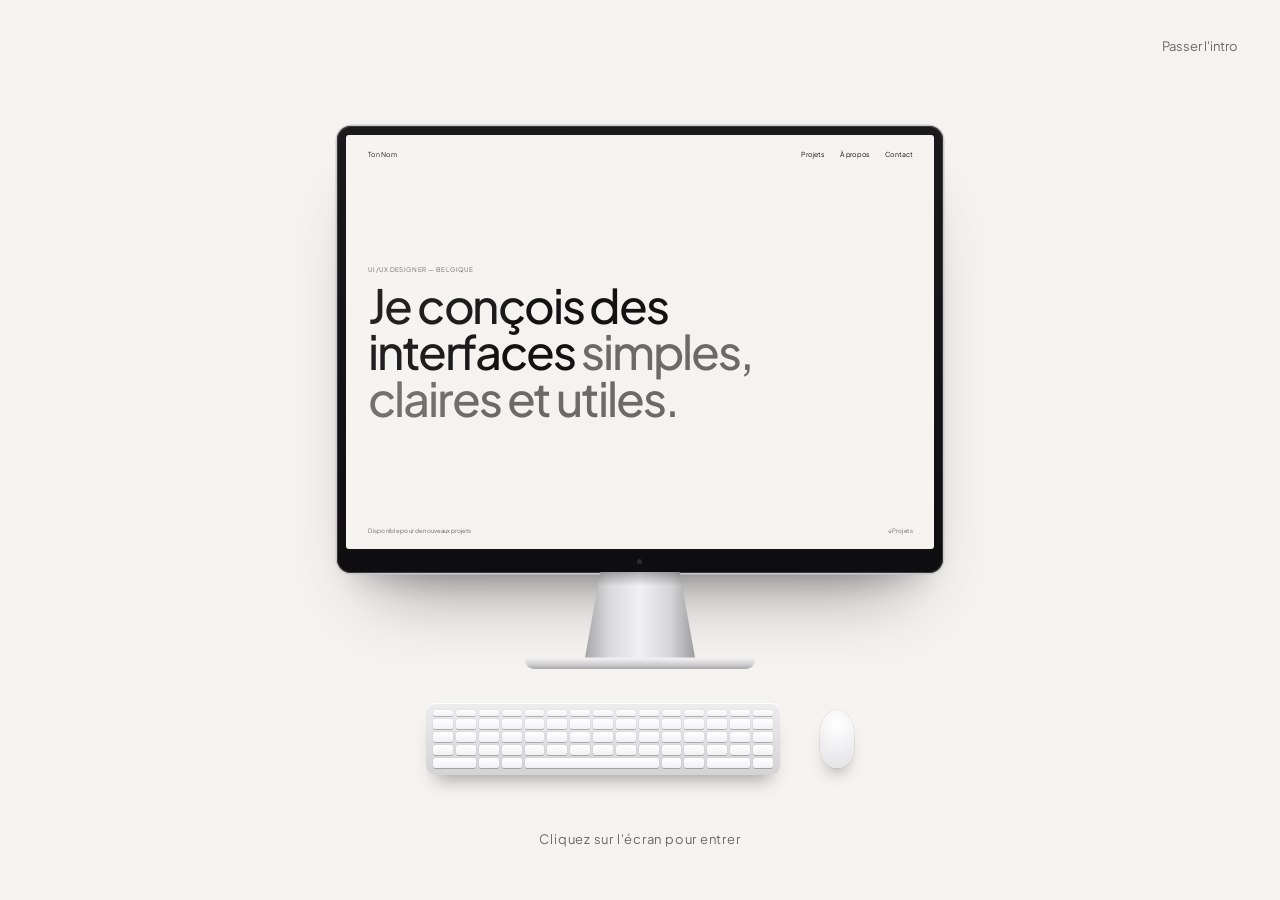
==== index.html @ c5ff4db1 "Intro animée et page d'accueil du portfolio Co-Authored-By: Claude Opus 5.5 <noreply@anthropic.com> " ====
<!doctype html>
<html lang="fr">
<head>
<meta charset="utf-8">
<meta name="viewport" content="width=device-width, initial-scale=1">
<title>Portfolio — UI/UX designer</title>
<link rel="preconnect" href="https://fonts.googleapis.com">
<link href="https://fonts.googleapis.com/css2?family=Plus+Jakarta+Sans:wght@400;500;600&display=swap" rel="stylesheet">
<style>
:root{
  --bg:#F4F3F0;
  --ink:#121212;
  --muted:#6B6A66;
  --line:#DAD8D2;
  --bezel:#E8E6E1;
  --ease:cubic-bezier(.75,0,.2,1);
}
*{box-sizing:border-box}
html,body{margin:0;height:100%}
body{background:var(--bg);color:var(--ink);font-family:'Plus Jakarta Sans',system-ui,sans-serif;-webkit-font-smoothing:antialiased;overflow:hidden}
body.entered{overflow:auto}
a{color:inherit;text-decoration:none}

/* ---------- INTRO ---------- */
.scene{position:fixed;inset:0;display:grid;place-items:center;perspective:1600px;cursor:pointer;z-index:2}
.rig{position:relative;display:flex;flex-direction:column;align-items:center;transform-style:preserve-3d}
.bezel{position:relative;padding:9px 9px 24px;border-radius:14px;
  background:linear-gradient(180deg,#1a1a1c,#0e0e10);
  box-shadow:0 0 0 1px #3a3a3d inset,0 0 0 1.5px #c8c8cb,0 50px 70px -40px rgba(0,0,0,.45),0 20px 30px -20px rgba(0,0,0,.25)}
.bezel::after{content:"";position:absolute;left:50%;bottom:9px;width:5px;height:5px;margin-left:-2.5px;border-radius:50%;background:#2c2c2f}
.screen{position:relative;overflow:hidden;border-radius:3px;background:#0b0b0c}
.screen .home{position:absolute;top:0;left:0;transform-origin:0 0;pointer-events:none}
.crt{position:absolute;inset:0;pointer-events:none;background:linear-gradient(118deg,rgba(255,255,255,.10) 0%,rgba(255,255,255,.03) 32%,rgba(255,255,255,0) 33%,rgba(255,255,255,0) 100%)}
.power{position:absolute;inset:0;background:#0b0b0c;pointer-events:none}
.stand{width:110px;height:86px;margin-top:-1px;
  background:linear-gradient(90deg,#a7a7aa 0%,#d9d9dc 22%,#f1f1f3 50%,#d4d4d7 78%,#9d9da0 100%);
  clip-path:polygon(14% 0,86% 0,100% 100%,0 100%)}
.stand::before{content:"";display:block;height:14px;background:linear-gradient(rgba(0,0,0,.28),transparent)}
.base{width:230px;height:11px;border-radius:2px 2px 9px 9px;
  background:linear-gradient(180deg,#f4f4f6,#cfcfd2 60%,#a9a9ac);
  box-shadow:0 10px 16px -8px rgba(0,0,0,.35)}
.floor{display:flex;align-items:center;justify-content:center;gap:40px;margin-top:34px}
.keyboard{display:grid;grid-template-columns:repeat(15,minmax(0,1fr));gap:3px;padding:7px;border-radius:9px;
  background:linear-gradient(180deg,#ededef,#d3d3d6);
  box-shadow:0 1px 0 #fff inset,0 14px 18px -10px rgba(0,0,0,.35)}
.keyboard i{display:block;height:10px;border-radius:2.5px;background:linear-gradient(#ffffff,#f1f1f3);box-shadow:0 1px 0 rgba(0,0,0,.22),0 0 0 .5px rgba(0,0,0,.06)}
.keyboard i.f{height:6px}
.keyboard i.sp{grid-column:span 6}
.keyboard i.w2{grid-column:span 2}
.mouse{width:34px;height:58px;border-radius:17px 17px 16px 16px/24px 24px 20px 20px;
  background:radial-gradient(120% 80% at 50% 25%,#ffffff,#e2e2e5);
  box-shadow:0 0 0 .5px rgba(0,0,0,.12),0 12px 16px -8px rgba(0,0,0,.35)}
.hint{position:fixed;left:0;right:0;bottom:40px;text-align:center;font-size:13px;letter-spacing:.06em;color:var(--muted);z-index:3;transition:opacity .4s}
.skip{position:fixed;top:28px;right:32px;z-index:3;font:inherit;font-size:13px;color:var(--muted);background:none;border:0;cursor:pointer;padding:10px;transition:opacity .4s}
.skip:hover{color:var(--ink)}
body.zooming .hint,body.zooming .skip{opacity:0}

/* ---------- HOME (le vrai site) ---------- */
.home{width:100vw;height:100vh;background:var(--bg);color:var(--ink);display:flex;flex-direction:column;padding:32px 48px}
body.entered .home{position:relative;height:auto;min-height:100vh}
.nav{display:flex;justify-content:space-between;align-items:center;font-size:15px}
.nav ul{display:flex;gap:32px;list-style:none;margin:0;padding:0}
.nav a:hover{color:var(--muted)}
.hero{flex:1;display:flex;flex-direction:column;justify-content:center;max-width:1100px}
.hero p{margin:0 0 20px;font-size:14px;letter-spacing:.08em;text-transform:uppercase;color:var(--muted)}
.hero h1{margin:0;font-size:clamp(44px,8vw,120px);line-height:.98;font-weight:500;letter-spacing:-.045em}
.hero h1 span{color:var(--muted)}
.foot{display:flex;justify-content:space-between;font-size:13px;color:var(--muted)}
.work{padding:40px 48px 120px}
.work h2{margin:0 0 24px;font-size:14px;letter-spacing:.08em;text-transform:uppercase;color:var(--muted);font-weight:500}
.row{display:flex;justify-content:space-between;align-items:baseline;gap:24px;padding:28px 0;border-top:1px solid var(--line);font-size:clamp(24px,3.4vw,44px);letter-spacing:-.02em;transition:padding .3s}
.row:last-child{border-bottom:1px solid var(--line)}
.row small{font-size:14px;letter-spacing:0;color:var(--muted)}
.row:hover{padding-left:12px}
.work{display:none}
body.entered .work{display:block}
@media (max-width:700px){
  .home{padding:24px 20px}.work{padding:32px 20px 80px}
  .nav ul{gap:18px}
  .bezel{padding:5px 5px 14px;border-radius:9px}.bezel::after{bottom:5px}
  .floor{gap:20px;margin-top:22px}.mouse{width:22px;height:38px}
}
</style>
</head>
<body>

<div class="scene" id="scene" role="button" tabindex="0" aria-label="Entrer dans le portfolio">
  <div class="rig" id="rig">
    <div class="bezel" id="bezel">
      <div class="screen" id="screen">
        <!-- La page d'accueil est insérée ici en miniature -->
        <div class="crt" id="crt"></div>
        <div class="power" id="power"></div>
      </div>
    </div>
    <div class="stand" id="stand"></div>
    <div class="base" id="base"></div>
    <div class="floor" id="floor">
      <div class="keyboard" id="keyboard" aria-hidden="true"></div>
      <div class="mouse" aria-hidden="true"></div>
    </div>
  </div>
</div>
<p class="hint" id="hint">Cliquez sur l'écran pour entrer</p>
<button class="skip" id="skip" type="button">Passer l'intro</button>

<!-- ===== Page d'accueil réelle ===== -->
<div class="home" id="home">
  <nav class="nav">
    <a href="#">Ton Nom</a>
    <ul>
      <li><a href="#projets">Projets</a></li>
      <li><a href="#">À propos</a></li>
      <li><a href="mailto:ton@email.com">Contact</a></li>
    </ul>
  </nav>
  <div class="hero">
    <p>UI/UX designer — Belgique</p>
    <h1>Je conçois des interfaces <span>simples, claires et utiles.</span></h1>
  </div>
  <div class="foot"><span>Disponible pour de nouveaux projets</span><span>↓ Projets</span></div>
</div>
<section class="work" id="projets">
  <h2>Projets sélectionnés</h2>
  <a class="row" href="#"><span>Pambe</span><small>Plateforme de mise en relation · UI/UX</small></a>
  <a class="row" href="#"><span>Projet 02</span><small>À venir</small></a>
  <a class="row" href="#"><span>Projet 03</span><small>À venir</small></a>
</section>

<script>
(() => {
  const $ = id => document.getElementById(id);
  const scene = $('scene'), rig = $('rig'), screen = $('screen'), home = $('home');
  const crt = $('crt'), power = $('power');
  const fades = [$('stand'), $('base'), $('floor')];
  const reduce = matchMedia('(prefers-reduced-motion: reduce)').matches;

  let seen = false;
  try { seen = sessionStorage.getItem('introSeen') === '1'; } catch (e) {}

  function finish() {
    document.body.insertBefore(home, $('projets'));
    home.style.transform = '';
    scene.remove(); $('hint').remove(); $('skip').remove();
    document.body.classList.remove('zooming');
    document.body.classList.add('entered');
    try { sessionStorage.setItem('introSeen', '1'); } catch (e) {}
  }
  if (reduce || seen) { finish(); return; }

  /* --- Taille de l'écran : même ratio que la fenêtre, pour un zoom parfait --- */
  let s = 1;
  function layout() {
    const vw = innerWidth, vh = innerHeight;
    const w = Math.min(620, vw * (vw < 700 ? 0.62 : 0.46), (vh * 0.46) * vw / vh);
    s = w / vw;
    screen.style.width = w + 'px';
    screen.style.height = (w * vh / vw) + 'px';
    home.style.transform = `scale(${s})`;
    kb.style.width = (w * 0.6) + 'px';
    // origine de rotation = centre de l'écran
    const r = screen.offsetTop + rig.querySelector('.bezel').offsetTop + screen.offsetHeight / 2;
    rig.style.transformOrigin = `50% ${r}px`;
  }
  const kb = $('keyboard');
  let keys = '';
  for (let i = 0; i < 15; i++) keys += '<i class="f"></i>';
  for (let r = 0; r < 3; r++) for (let i = 0; i < 15; i++) keys += '<i></i>';
  keys += '<i class="w2"></i><i></i><i></i><i class="sp"></i><i></i><i></i><i class="w2"></i><i></i>';
  kb.innerHTML = keys;
  screen.insertBefore(home, crt);
  layout();
  addEventListener('resize', layout);

  /* --- Allumage façon tube cathodique --- */
  power.animate(
    [{ clipPath: 'inset(50% 0 50% 0)', opacity: 1 }, { clipPath: 'inset(50% 0 50% 0)', opacity: 1, offset: .5 }, { clipPath: 'inset(0 0 0 0)', opacity: 0 }],
    { duration: 900, delay: 350, easing: 'ease-out', fill: 'forwards' }
  );
  screen.animate([{ filter: 'brightness(2.2)' }, { filter: 'brightness(1)' }], { duration: 900, delay: 700, easing: 'ease-out' });

  /* --- Suivi du curseur --- */
  let tx = 0, ty = 0, cx = 0, cy = 0, raf, zooming = false;
  addEventListener('pointermove', e => {
    tx = (e.clientX / innerWidth - .5) * 18;
    ty = -(e.clientY / innerHeight - .5) * 12;
  });
  (function tick() {
    cx += (tx - cx) * .08; cy += (ty - cy) * .08;
    if (!zooming) rig.style.transform = `rotateX(${cy}deg) rotateY(${cx}deg)`;
    raf = requestAnimationFrame(tick);
  })();

  /* --- Zoom à travers l'écran --- */
  function enter() {
    if (zooming) return;
    zooming = true; cancelAnimationFrame(raf);
    document.body.classList.add('zooming');
    const from = rig.style.transform || 'none';
    rig.style.transform = 'none';
    const r = screen.getBoundingClientRect();
    const dx = innerWidth / 2 - (r.left + r.width / 2);
    const dy = innerHeight / 2 - (r.top + r.height / 2);
    const to = `translate(${dx}px, ${dy}px) scale(${1 / s})`;
    const dur = 1500;

    const anim = rig.animate([{ transform: from }, { transform: to }], { duration: dur, easing: 'cubic-bezier(.75,0,.2,1)', fill: 'forwards' });
    crt.animate([{ opacity: 1 }, { opacity: 0 }], { duration: dur * .6, delay: dur * .3, fill: 'forwards' });
    screen.animate([{ borderRadius: '12px' }, { borderRadius: '0px' }], { duration: dur, easing: 'cubic-bezier(.75,0,.2,1)', fill: 'forwards' });
    fades.forEach(el => el.animate([{ opacity: 1 }, { opacity: 0 }], { duration: dur * .5, delay: dur * .45, fill: 'forwards' }));
    anim.onfinish = finish;
  }
  scene.addEventListener('click', enter);
  scene.addEventListener('keydown', e => { if (e.key === 'Enter' || e.key === ' ') { e.preventDefault(); enter(); } });
  $('skip').addEventListener('click', e => { e.stopPropagation(); cancelAnimationFrame(raf); finish(); });
})();
</script>
</body>
</html>
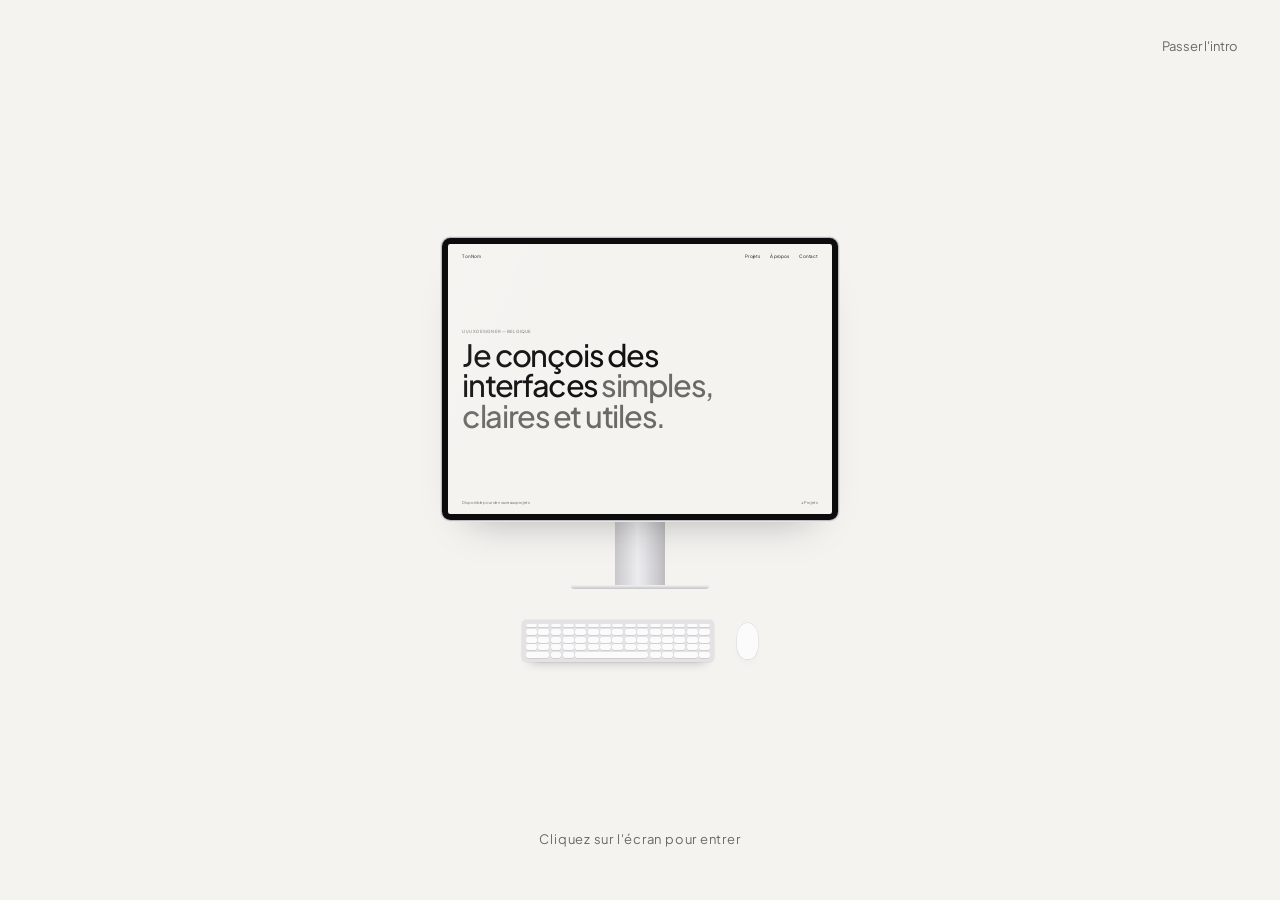
==== commit 3f231552: "Ordinateur plus petit et plus épuré Co-Authored-By: Claude Opus 5.5 <noreply@anthropic.com> Claude-S" ====
--- a/index.html
+++ b/index.html
@@ -24,32 +24,28 @@
 /* ---------- INTRO ---------- */
 .scene{position:fixed;inset:0;display:grid;place-items:center;perspective:1600px;cursor:pointer;z-index:2}
 .rig{position:relative;display:flex;flex-direction:column;align-items:center;transform-style:preserve-3d}
-.bezel{position:relative;padding:9px 9px 24px;border-radius:14px;
-  background:linear-gradient(180deg,#1a1a1c,#0e0e10);
-  box-shadow:0 0 0 1px #3a3a3d inset,0 0 0 1.5px #c8c8cb,0 50px 70px -40px rgba(0,0,0,.45),0 20px 30px -20px rgba(0,0,0,.25)}
-.bezel::after{content:"";position:absolute;left:50%;bottom:9px;width:5px;height:5px;margin-left:-2.5px;border-radius:50%;background:#2c2c2f}
-.screen{position:relative;overflow:hidden;border-radius:3px;background:#0b0b0c}
+/* écran type moniteur moderne, tout est proportionnel à --w (largeur de la dalle) */
+.rig{--w:380px}
+.bezel{position:relative;padding:calc(var(--w)*.016);border-radius:calc(var(--w)*.022);
+  background:#0c0c0d;
+  box-shadow:0 0 0 1px #b9b9bd,0 0 0 2px #e6e6e9,0 24px 40px -28px rgba(0,0,0,.35)}
+.screen{position:relative;overflow:hidden;border-radius:calc(var(--w)*.006);background:#0b0b0c}
 .screen .home{position:absolute;top:0;left:0;transform-origin:0 0;pointer-events:none}
-.crt{position:absolute;inset:0;pointer-events:none;background:linear-gradient(118deg,rgba(255,255,255,.10) 0%,rgba(255,255,255,.03) 32%,rgba(255,255,255,0) 33%,rgba(255,255,255,0) 100%)}
+.crt{position:absolute;inset:0;pointer-events:none;background:linear-gradient(115deg,rgba(255,255,255,.07) 0%,rgba(255,255,255,0) 38%)}
 .power{position:absolute;inset:0;background:#0b0b0c;pointer-events:none}
-.stand{width:110px;height:86px;margin-top:-1px;
-  background:linear-gradient(90deg,#a7a7aa 0%,#d9d9dc 22%,#f1f1f3 50%,#d4d4d7 78%,#9d9da0 100%);
-  clip-path:polygon(14% 0,86% 0,100% 100%,0 100%)}
-.stand::before{content:"";display:block;height:14px;background:linear-gradient(rgba(0,0,0,.28),transparent)}
-.base{width:230px;height:11px;border-radius:2px 2px 9px 9px;
-  background:linear-gradient(180deg,#f4f4f6,#cfcfd2 60%,#a9a9ac);
-  box-shadow:0 10px 16px -8px rgba(0,0,0,.35)}
-.floor{display:flex;align-items:center;justify-content:center;gap:40px;margin-top:34px}
-.keyboard{display:grid;grid-template-columns:repeat(15,minmax(0,1fr));gap:3px;padding:7px;border-radius:9px;
-  background:linear-gradient(180deg,#ededef,#d3d3d6);
-  box-shadow:0 1px 0 #fff inset,0 14px 18px -10px rgba(0,0,0,.35)}
-.keyboard i{display:block;height:10px;border-radius:2.5px;background:linear-gradient(#ffffff,#f1f1f3);box-shadow:0 1px 0 rgba(0,0,0,.22),0 0 0 .5px rgba(0,0,0,.06)}
-.keyboard i.f{height:6px}
+.stand{width:calc(var(--w)*.13);height:calc(var(--w)*.17);margin-top:-1px;
+  background:linear-gradient(90deg,#c9c9cc,#ececee 45%,#e2e2e5 60%,#bdbdc1)}
+.base{width:calc(var(--w)*.36);height:calc(var(--w)*.012);min-height:3px;border-radius:0 0 3px 3px;
+  background:linear-gradient(#f2f2f4,#c4c4c8);box-shadow:0 6px 10px -6px rgba(0,0,0,.3)}
+.floor{display:flex;align-items:center;justify-content:center;gap:calc(var(--w)*.06);margin-top:calc(var(--w)*.08)}
+.keyboard{width:calc(var(--w)*.5);display:grid;grid-template-columns:repeat(15,minmax(0,1fr));gap:calc(var(--w)*.004);
+  padding:calc(var(--w)*.01);border-radius:calc(var(--w)*.012);background:#e3e3e6;box-shadow:0 0 0 .5px rgba(0,0,0,.08),0 8px 12px -9px rgba(0,0,0,.3)}
+.keyboard i{display:block;height:calc(var(--w)*.016);border-radius:2px;background:#fbfbfc;box-shadow:0 .5px 0 rgba(0,0,0,.18)}
+.keyboard i.f{height:calc(var(--w)*.009)}
 .keyboard i.sp{grid-column:span 6}
 .keyboard i.w2{grid-column:span 2}
-.mouse{width:34px;height:58px;border-radius:17px 17px 16px 16px/24px 24px 20px 20px;
-  background:radial-gradient(120% 80% at 50% 25%,#ffffff,#e2e2e5);
-  box-shadow:0 0 0 .5px rgba(0,0,0,.12),0 12px 16px -8px rgba(0,0,0,.35)}
+.mouse{width:calc(var(--w)*.055);height:calc(var(--w)*.095);border-radius:50% 50% 46% 46%/40% 40% 34% 34%;
+  background:#fbfbfc;box-shadow:0 0 0 .5px rgba(0,0,0,.1),0 8px 12px -9px rgba(0,0,0,.3)}
 .hint{position:fixed;left:0;right:0;bottom:40px;text-align:center;font-size:13px;letter-spacing:.06em;color:var(--muted);z-index:3;transition:opacity .4s}
 .skip{position:fixed;top:28px;right:32px;z-index:3;font:inherit;font-size:13px;color:var(--muted);background:none;border:0;cursor:pointer;padding:10px;transition:opacity .4s}
 .skip:hover{color:var(--ink)}
@@ -77,8 +73,6 @@
 @media (max-width:700px){
   .home{padding:24px 20px}.work{padding:32px 20px 80px}
   .nav ul{gap:18px}
-  .bezel{padding:5px 5px 14px;border-radius:9px}.bezel::after{bottom:5px}
-  .floor{gap:20px;margin-top:22px}.mouse{width:22px;height:38px}
 }
 </style>
 </head>
@@ -152,12 +146,12 @@
   let s = 1;
   function layout() {
     const vw = innerWidth, vh = innerHeight;
-    const w = Math.min(620, vw * (vw < 700 ? 0.62 : 0.46), (vh * 0.46) * vw / vh);
+    const w = Math.min(440, vw * (vw < 700 ? 0.7 : 0.3), (vh * 0.34) * vw / vh);
     s = w / vw;
     screen.style.width = w + 'px';
     screen.style.height = (w * vh / vw) + 'px';
     home.style.transform = `scale(${s})`;
-    kb.style.width = (w * 0.6) + 'px';
+    rig.style.setProperty('--w', w + 'px');
     // origine de rotation = centre de l'écran
     const r = screen.offsetTop + rig.querySelector('.bezel').offsetTop + screen.offsetHeight / 2;
     rig.style.transformOrigin = `50% ${r}px`;
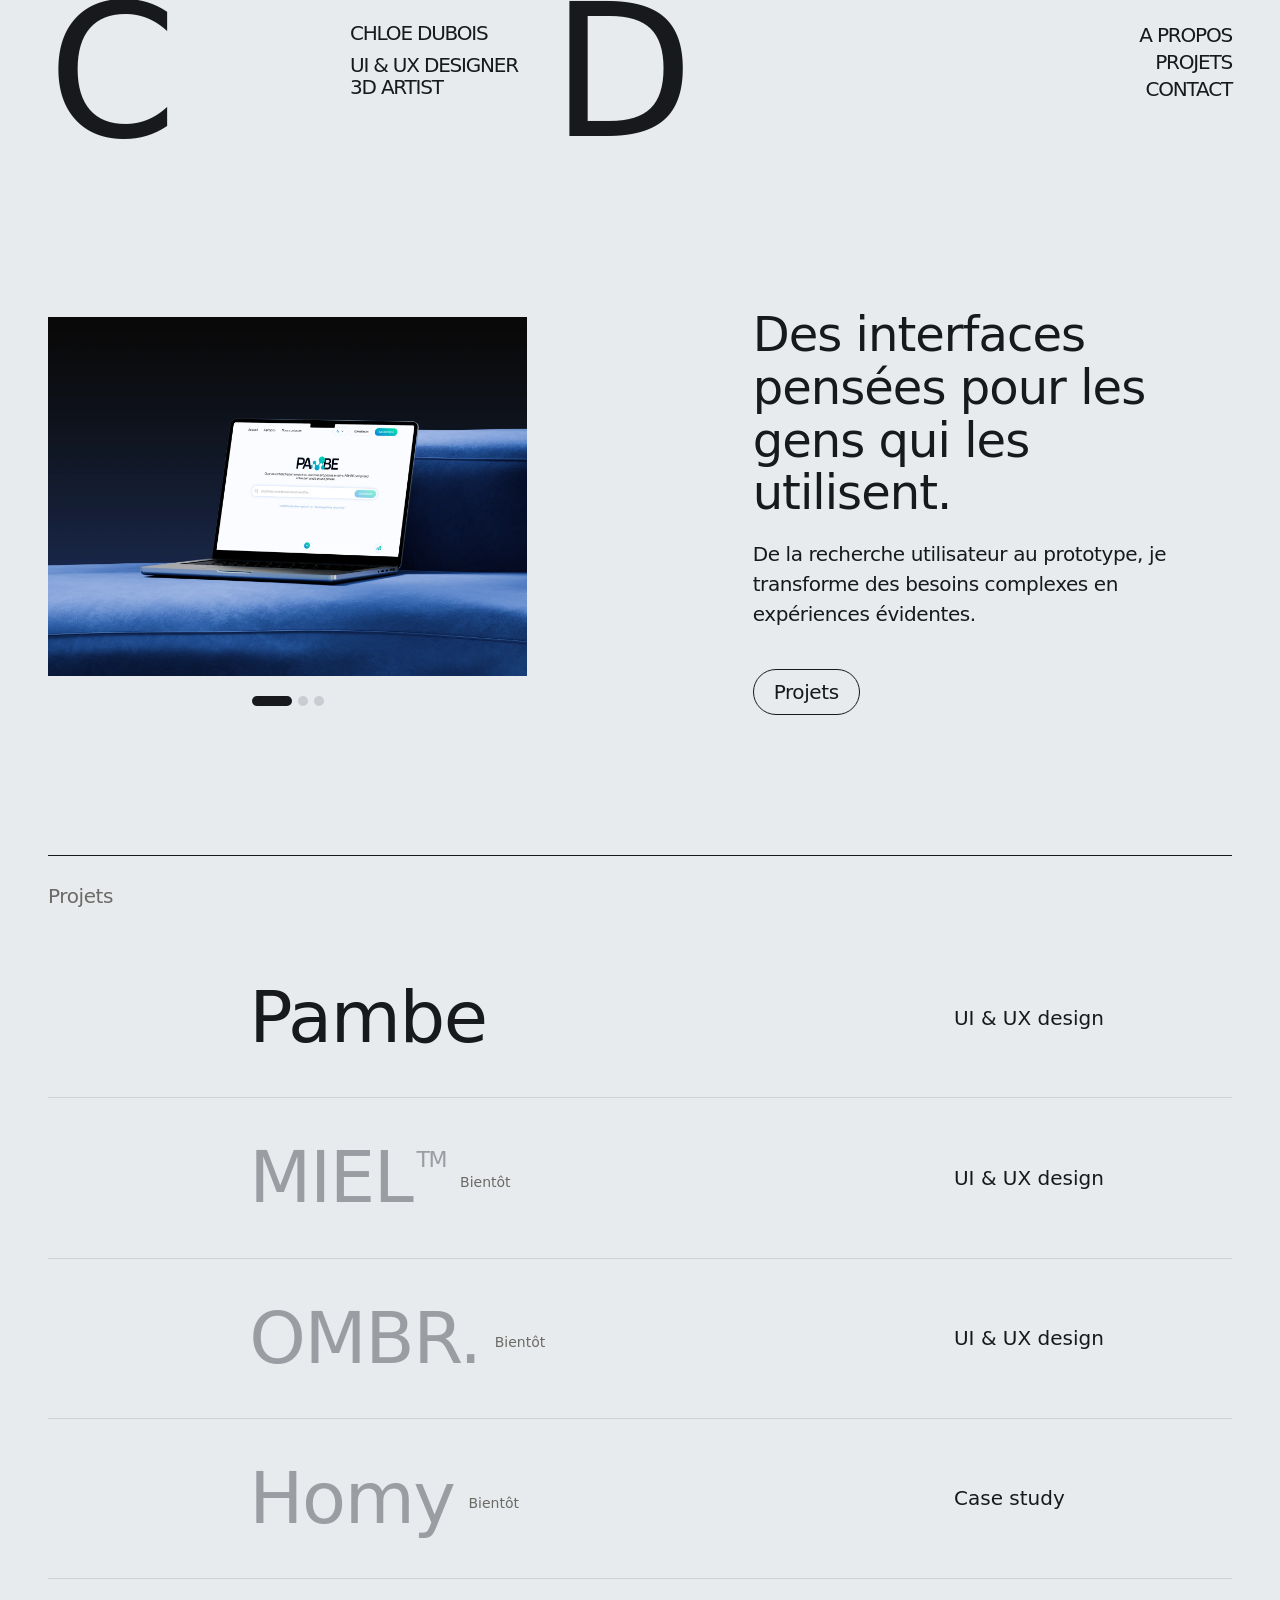
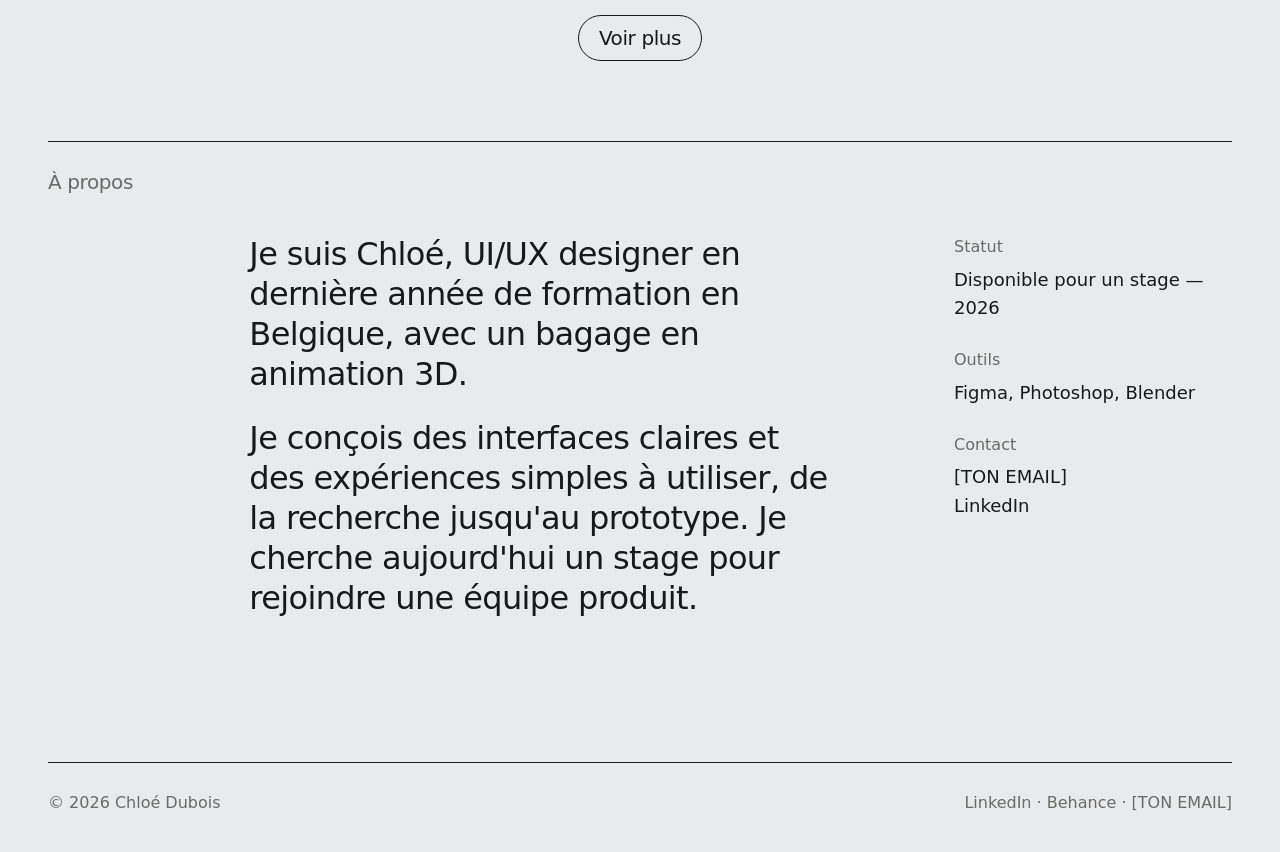
==== commit 224da2b7: "Mise en ligne du portfolio : accueil, projets et étude de cas Pambe Co-Authored-By: Claude Opus 5.5 " ====
--- a/index.html
+++ b/index.html
@@ -3,211 +3,64 @@
 <head>
 <meta charset="utf-8">
 <meta name="viewport" content="width=device-width, initial-scale=1">
-<title>Portfolio — UI/UX designer</title>
-<link rel="preconnect" href="https://fonts.googleapis.com">
-<link href="https://fonts.googleapis.com/css2?family=Plus+Jakarta+Sans:wght@400;500;600&display=swap" rel="stylesheet">
-<style>
-:root{
-  --bg:#F4F3F0;
-  --ink:#121212;
-  --muted:#6B6A66;
-  --line:#DAD8D2;
-  --bezel:#E8E6E1;
-  --ease:cubic-bezier(.75,0,.2,1);
-}
-*{box-sizing:border-box}
-html,body{margin:0;height:100%}
-body{background:var(--bg);color:var(--ink);font-family:'Plus Jakarta Sans',system-ui,sans-serif;-webkit-font-smoothing:antialiased;overflow:hidden}
-body.entered{overflow:auto}
-a{color:inherit;text-decoration:none}
-
-/* ---------- INTRO ---------- */
-.scene{position:fixed;inset:0;display:grid;place-items:center;perspective:1600px;cursor:pointer;z-index:2}
-.rig{position:relative;display:flex;flex-direction:column;align-items:center;transform-style:preserve-3d}
-/* écran type moniteur moderne, tout est proportionnel à --w (largeur de la dalle) */
-.rig{--w:380px}
-.bezel{position:relative;padding:calc(var(--w)*.016);border-radius:calc(var(--w)*.022);
-  background:#0c0c0d;
-  box-shadow:0 0 0 1px #b9b9bd,0 0 0 2px #e6e6e9,0 24px 40px -28px rgba(0,0,0,.35)}
-.screen{position:relative;overflow:hidden;border-radius:calc(var(--w)*.006);background:#0b0b0c}
-.screen .home{position:absolute;top:0;left:0;transform-origin:0 0;pointer-events:none}
-.crt{position:absolute;inset:0;pointer-events:none;background:linear-gradient(115deg,rgba(255,255,255,.07) 0%,rgba(255,255,255,0) 38%)}
-.power{position:absolute;inset:0;background:#0b0b0c;pointer-events:none}
-.stand{width:calc(var(--w)*.13);height:calc(var(--w)*.17);margin-top:-1px;
-  background:linear-gradient(90deg,#c9c9cc,#ececee 45%,#e2e2e5 60%,#bdbdc1)}
-.base{width:calc(var(--w)*.36);height:calc(var(--w)*.012);min-height:3px;border-radius:0 0 3px 3px;
-  background:linear-gradient(#f2f2f4,#c4c4c8);box-shadow:0 6px 10px -6px rgba(0,0,0,.3)}
-.floor{display:flex;align-items:center;justify-content:center;gap:calc(var(--w)*.06);margin-top:calc(var(--w)*.08)}
-.keyboard{width:calc(var(--w)*.5);display:grid;grid-template-columns:repeat(15,minmax(0,1fr));gap:calc(var(--w)*.004);
-  padding:calc(var(--w)*.01);border-radius:calc(var(--w)*.012);background:#e3e3e6;box-shadow:0 0 0 .5px rgba(0,0,0,.08),0 8px 12px -9px rgba(0,0,0,.3)}
-.keyboard i{display:block;height:calc(var(--w)*.016);border-radius:2px;background:#fbfbfc;box-shadow:0 .5px 0 rgba(0,0,0,.18)}
-.keyboard i.f{height:calc(var(--w)*.009)}
-.keyboard i.sp{grid-column:span 6}
-.keyboard i.w2{grid-column:span 2}
-.mouse{width:calc(var(--w)*.055);height:calc(var(--w)*.095);border-radius:50% 50% 46% 46%/40% 40% 34% 34%;
-  background:#fbfbfc;box-shadow:0 0 0 .5px rgba(0,0,0,.1),0 8px 12px -9px rgba(0,0,0,.3)}
-.hint{position:fixed;left:0;right:0;bottom:40px;text-align:center;font-size:13px;letter-spacing:.06em;color:var(--muted);z-index:3;transition:opacity .4s}
-.skip{position:fixed;top:28px;right:32px;z-index:3;font:inherit;font-size:13px;color:var(--muted);background:none;border:0;cursor:pointer;padding:10px;transition:opacity .4s}
-.skip:hover{color:var(--ink)}
-body.zooming .hint,body.zooming .skip{opacity:0}
-
-/* ---------- HOME (le vrai site) ---------- */
-.home{width:100vw;height:100vh;background:var(--bg);color:var(--ink);display:flex;flex-direction:column;padding:32px 48px}
-body.entered .home{position:relative;height:auto;min-height:100vh}
-.nav{display:flex;justify-content:space-between;align-items:center;font-size:15px}
-.nav ul{display:flex;gap:32px;list-style:none;margin:0;padding:0}
-.nav a:hover{color:var(--muted)}
-.hero{flex:1;display:flex;flex-direction:column;justify-content:center;max-width:1100px}
-.hero p{margin:0 0 20px;font-size:14px;letter-spacing:.08em;text-transform:uppercase;color:var(--muted)}
-.hero h1{margin:0;font-size:clamp(44px,8vw,120px);line-height:.98;font-weight:500;letter-spacing:-.045em}
-.hero h1 span{color:var(--muted)}
-.foot{display:flex;justify-content:space-between;font-size:13px;color:var(--muted)}
-.work{padding:40px 48px 120px}
-.work h2{margin:0 0 24px;font-size:14px;letter-spacing:.08em;text-transform:uppercase;color:var(--muted);font-weight:500}
-.row{display:flex;justify-content:space-between;align-items:baseline;gap:24px;padding:28px 0;border-top:1px solid var(--line);font-size:clamp(24px,3.4vw,44px);letter-spacing:-.02em;transition:padding .3s}
-.row:last-child{border-bottom:1px solid var(--line)}
-.row small{font-size:14px;letter-spacing:0;color:var(--muted)}
-.row:hover{padding-left:12px}
-.work{display:none}
-body.entered .work{display:block}
-@media (max-width:700px){
-  .home{padding:24px 20px}.work{padding:32px 20px 80px}
-  .nav ul{gap:18px}
-}
-</style>
+<title>Chloé Dubois — UI/UX designer & 3D artist</title>
+<meta name="description" content="Portfolio de Chloé Dubois, UI/UX designer et artiste 3D, à la recherche d'un stage.">
+<link rel="preconnect" href="https://api.fontshare.com">
+<link href="https://api.fontshare.com/v2/css?f[]=general-sans@400,500&display=swap" rel="stylesheet">
+<link rel="stylesheet" href="assets/style.css">
 </head>
 <body>
+<header class="top">
+  <a class="big c" href="index.html" aria-label="Accueil">C</a>
+  <div class="who"><span>Chloe Dubois</span><span class="role">UI &amp; UX Designer</span><span>3D Artist</span></div>
+  <div class="big d" aria-hidden="true">D</div>
+  <nav aria-label="Navigation principale"><a href="index.html#a-propos">A propos</a><a href="projets.html">Projets</a><a href="index.html#contact">Contact</a></nav>
+</header>
+<main>
+<section class="hero">
+  <div class="slider rv">
+    <div class="slides">
+      <img class="on" src="assets/media/pambe-macbook.webp" alt="Le site Pambe sur un MacBook">
+      <video src="assets/media/pambe-iphones.mp4" muted loop playsinline preload="metadata" aria-label="Pambe sur mobile"></video>
+      <video src="assets/media/pambe-macbook-recherche.mp4" muted loop playsinline preload="metadata" aria-label="Recherche Pambe sur ordinateur"></video>
+    </div>
+    <div class="dots"><button class="on" aria-label="Visuel 1"></button><button aria-label="Visuel 2"></button><button aria-label="Visuel 3"></button></div>
+  </div>
+  <div class="intro rv">
+    <h1>Des interfaces pensées pour les gens qui les utilisent.</h1>
+    <p>De la recherche utilisateur au prototype, je transforme des besoins complexes en expériences évidentes.</p>
+    <a class="btn" href="projets.html">Projets</a>
+  </div>
+</section>
 
-<div class="scene" id="scene" role="button" tabindex="0" aria-label="Entrer dans le portfolio">
-  <div class="rig" id="rig">
-    <div class="bezel" id="bezel">
-      <div class="screen" id="screen">
-        <!-- La page d'accueil est insérée ici en miniature -->
-        <div class="crt" id="crt"></div>
-        <div class="power" id="power"></div>
-      </div>
+<section class="section" id="projets">
+  <span class="label">Projets</span>
+  <div class="list">
+<div class="row rv link" data-cat="uiux" data-href="pambe.html" data-thumb="assets/media/pambe-macbook.webp" tabindex="0" role="link"><span class="name"><a href="pambe.html">Pambe</a></span><span class="serv">UI & UX design</span></div>
+<div class="row rv soon" data-cat="uiux"><span class="name">MIEL<sup>TM</sup><span class="tag">Bientôt</span></span><span class="serv">UI & UX design</span></div>
+<div class="row rv soon" data-cat="uiux"><span class="name">OMBR.<span class="tag">Bientôt</span></span><span class="serv">UI & UX design</span></div>
+<div class="row rv soon" data-cat="case"><span class="name">Homy<span class="tag">Bientôt</span></span><span class="serv">Case study</span></div>
+  </div>
+  <div class="center"><a class="btn" href="projets.html">Voir plus</a></div>
+</section>
+
+<section class="section" id="a-propos">
+  <span class="label">À propos</span>
+  <div class="about">
+    <div class="txt rv">
+      <p>Je suis Chloé, UI/UX designer en dernière année de formation en Belgique, avec un bagage en animation 3D.</p>
+      <p>Je conçois des interfaces claires et des expériences simples à utiliser, de la recherche jusqu'au prototype. Je cherche aujourd'hui un stage pour rejoindre une équipe produit.</p>
     </div>
-    <div class="stand" id="stand"></div>
-    <div class="base" id="base"></div>
-    <div class="floor" id="floor">
-      <div class="keyboard" id="keyboard" aria-hidden="true"></div>
-      <div class="mouse" aria-hidden="true"></div>
+    <div class="side rv" id="contact">
+      <div><h4>Statut</h4>Disponible pour un stage — 2026</div>
+      <div><h4>Outils</h4>Figma, Photoshop, Blender</div>
+      <div><h4>Contact</h4><a href="mailto:[TON EMAIL]">[TON EMAIL]</a><br><a href="[LIEN LINKEDIN]">LinkedIn</a></div>
     </div>
   </div>
-</div>
-<p class="hint" id="hint">Cliquez sur l'écran pour entrer</p>
-<button class="skip" id="skip" type="button">Passer l'intro</button>
-
-<!-- ===== Page d'accueil réelle ===== -->
-<div class="home" id="home">
-  <nav class="nav">
-    <a href="#">Ton Nom</a>
-    <ul>
-      <li><a href="#projets">Projets</a></li>
-      <li><a href="#">À propos</a></li>
-      <li><a href="mailto:ton@email.com">Contact</a></li>
-    </ul>
-  </nav>
-  <div class="hero">
-    <p>UI/UX designer — Belgique</p>
-    <h1>Je conçois des interfaces <span>simples, claires et utiles.</span></h1>
-  </div>
-  <div class="foot"><span>Disponible pour de nouveaux projets</span><span>↓ Projets</span></div>
-</div>
-<section class="work" id="projets">
-  <h2>Projets sélectionnés</h2>
-  <a class="row" href="#"><span>Pambe</span><small>Plateforme de mise en relation · UI/UX</small></a>
-  <a class="row" href="#"><span>Projet 02</span><small>À venir</small></a>
-  <a class="row" href="#"><span>Projet 03</span><small>À venir</small></a>
 </section>
-
-<script>
-(() => {
-  const $ = id => document.getElementById(id);
-  const scene = $('scene'), rig = $('rig'), screen = $('screen'), home = $('home');
-  const crt = $('crt'), power = $('power');
-  const fades = [$('stand'), $('base'), $('floor')];
-  const reduce = matchMedia('(prefers-reduced-motion: reduce)').matches;
-
-  let seen = false;
-  try { seen = sessionStorage.getItem('introSeen') === '1'; } catch (e) {}
-
-  function finish() {
-    document.body.insertBefore(home, $('projets'));
-    home.style.transform = '';
-    scene.remove(); $('hint').remove(); $('skip').remove();
-    document.body.classList.remove('zooming');
-    document.body.classList.add('entered');
-    try { sessionStorage.setItem('introSeen', '1'); } catch (e) {}
-  }
-  if (reduce || seen) { finish(); return; }
-
-  /* --- Taille de l'écran : même ratio que la fenêtre, pour un zoom parfait --- */
-  let s = 1;
-  function layout() {
-    const vw = innerWidth, vh = innerHeight;
-    const w = Math.min(440, vw * (vw < 700 ? 0.7 : 0.3), (vh * 0.34) * vw / vh);
-    s = w / vw;
-    screen.style.width = w + 'px';
-    screen.style.height = (w * vh / vw) + 'px';
-    home.style.transform = `scale(${s})`;
-    rig.style.setProperty('--w', w + 'px');
-    // origine de rotation = centre de l'écran
-    const r = screen.offsetTop + rig.querySelector('.bezel').offsetTop + screen.offsetHeight / 2;
-    rig.style.transformOrigin = `50% ${r}px`;
-  }
-  const kb = $('keyboard');
-  let keys = '';
-  for (let i = 0; i < 15; i++) keys += '<i class="f"></i>';
-  for (let r = 0; r < 3; r++) for (let i = 0; i < 15; i++) keys += '<i></i>';
-  keys += '<i class="w2"></i><i></i><i></i><i class="sp"></i><i></i><i></i><i class="w2"></i><i></i>';
-  kb.innerHTML = keys;
-  screen.insertBefore(home, crt);
-  layout();
-  addEventListener('resize', layout);
-
-  /* --- Allumage façon tube cathodique --- */
-  power.animate(
-    [{ clipPath: 'inset(50% 0 50% 0)', opacity: 1 }, { clipPath: 'inset(50% 0 50% 0)', opacity: 1, offset: .5 }, { clipPath: 'inset(0 0 0 0)', opacity: 0 }],
-    { duration: 900, delay: 350, easing: 'ease-out', fill: 'forwards' }
-  );
-  screen.animate([{ filter: 'brightness(2.2)' }, { filter: 'brightness(1)' }], { duration: 900, delay: 700, easing: 'ease-out' });
-
-  /* --- Suivi du curseur --- */
-  let tx = 0, ty = 0, cx = 0, cy = 0, raf, zooming = false;
-  addEventListener('pointermove', e => {
-    tx = (e.clientX / innerWidth - .5) * 18;
-    ty = -(e.clientY / innerHeight - .5) * 12;
-  });
-  (function tick() {
-    cx += (tx - cx) * .08; cy += (ty - cy) * .08;
-    if (!zooming) rig.style.transform = `rotateX(${cy}deg) rotateY(${cx}deg)`;
-    raf = requestAnimationFrame(tick);
-  })();
-
-  /* --- Zoom à travers l'écran --- */
-  function enter() {
-    if (zooming) return;
-    zooming = true; cancelAnimationFrame(raf);
-    document.body.classList.add('zooming');
-    const from = rig.style.transform || 'none';
-    rig.style.transform = 'none';
-    const r = screen.getBoundingClientRect();
-    const dx = innerWidth / 2 - (r.left + r.width / 2);
-    const dy = innerHeight / 2 - (r.top + r.height / 2);
-    const to = `translate(${dx}px, ${dy}px) scale(${1 / s})`;
-    const dur = 1500;
-
-    const anim = rig.animate([{ transform: from }, { transform: to }], { duration: dur, easing: 'cubic-bezier(.75,0,.2,1)', fill: 'forwards' });
-    crt.animate([{ opacity: 1 }, { opacity: 0 }], { duration: dur * .6, delay: dur * .3, fill: 'forwards' });
-    screen.animate([{ borderRadius: '12px' }, { borderRadius: '0px' }], { duration: dur, easing: 'cubic-bezier(.75,0,.2,1)', fill: 'forwards' });
-    fades.forEach(el => el.animate([{ opacity: 1 }, { opacity: 0 }], { duration: dur * .5, delay: dur * .45, fill: 'forwards' }));
-    anim.onfinish = finish;
-  }
-  scene.addEventListener('click', enter);
-  scene.addEventListener('keydown', e => { if (e.key === 'Enter' || e.key === ' ') { e.preventDefault(); enter(); } });
-  $('skip').addEventListener('click', e => { e.stopPropagation(); cancelAnimationFrame(raf); finish(); });
-})();
-</script>
+</main>
+<div class="hover-thumb" aria-hidden="true"><img alt=""></div>
+<footer class="foot-bar"><span>© 2026 Chloé Dubois</span><span><a href="[LIEN LINKEDIN]">LinkedIn</a> · <a href="https://www.behance.net/">Behance</a> · <a href="mailto:[TON EMAIL]">[TON EMAIL]</a></span></footer>
+<script src="assets/main.js"></script>
 </body>
-</html>
+</html>
--- a/assets/style.css
+++ b/assets/style.css
@@ -0,0 +1,203 @@
+:root{
+  --bg:#E8EBED;
+  --ink:#17191D;
+  --muted:#6B6A66;
+  --line:#CFD3D7;
+  --accent:#2F5BFF;
+  --pad:48px;
+}
+*{box-sizing:border-box}
+html{scroll-behavior:smooth}
+body{margin:0;background:var(--bg);color:var(--ink);font-family:'General Sans',system-ui,sans-serif;font-weight:400;-webkit-font-smoothing:antialiased}
+a{color:inherit;text-decoration:none}
+img,video{display:block;max-width:100%}
+.wrap{padding:0 var(--pad)}
+
+/* ---------- Header C / D ---------- */
+.top{position:relative;display:grid;grid-template-columns:repeat(12,minmax(0,1fr));column-gap:24px;padding:0 var(--pad);height:190px}
+.top .big{font-weight:500;font-size:185px;line-height:1;letter-spacing:-.06em;margin-top:-20px}
+.top .c{grid-column:1/4}
+.top .who{grid-column:4/6;padding-top:22px;font-size:20px;letter-spacing:-.06em;line-height:1.1;text-transform:uppercase}
+.top .who span{display:block}
+.top .who .role{margin-top:10px}
+.top .d{grid-column:6/8}
+.top nav{grid-column:10/13;justify-self:end;padding-top:22px;text-align:right;font-size:20px;letter-spacing:-.06em;line-height:27px;text-transform:uppercase}
+.top nav a{display:block;position:relative}
+.top nav a.on::before{content:"";position:absolute;left:-18px;top:10px;width:8px;height:8px;border-radius:50%;background:var(--ink)}
+.top nav a:hover{color:var(--muted)}
+
+/* ---------- Buttons ---------- */
+.btn{display:inline-flex;align-items:center;gap:8px;border:1px solid var(--ink);border-radius:160px;padding:10px 20px;font-weight:500;font-size:20px;letter-spacing:-.02em;transition:background .25s,color .25s}
+.btn:hover{background:var(--ink);color:var(--bg)}
+.label{font-weight:500;font-size:20px;letter-spacing:-.02em;color:var(--muted)}
+
+/* ---------- Home hero ---------- */
+.hero{display:grid;grid-template-columns:repeat(12,minmax(0,1fr));column-gap:24px;padding:118px var(--pad) 140px;align-items:center}
+.slider{grid-column:1/6;position:relative}
+.slides{position:relative;aspect-ratio:570/427;overflow:hidden;background:#0b0f1a}
+.slides>*{position:absolute;inset:0;width:100%;height:100%;object-fit:cover;opacity:0;transition:opacity .8s}
+.slides>.on{opacity:1}
+.dots{display:flex;justify-content:center;gap:6px;margin-top:20px}
+.dots button{width:10px;height:10px;border-radius:999px;border:0;background:#C9CDD2;padding:0;cursor:pointer;transition:width .3s,background .3s}
+.dots button.on{width:40px;background:var(--ink)}
+.intro{grid-column:8/13}
+.intro h1{margin:0;font-weight:500;font-size:48px;line-height:1.1;letter-spacing:-.02em}
+.intro p{margin:20px 0 40px;font-size:20px;line-height:1.5;letter-spacing:-.02em}
+
+/* ---------- Project list ---------- */
+.section{border-top:1px solid var(--ink);margin:0 var(--pad);padding-top:28px}
+.list{margin-top:30px}
+.row{display:grid;grid-template-columns:repeat(12,minmax(0,1fr));column-gap:24px;align-items:center;border-bottom:1px solid var(--line);padding:40px 0;position:relative}
+.row .name{grid-column:3/9;font-weight:500;font-size:72px;line-height:1.1;letter-spacing:-.02em;transition:transform .35s cubic-bezier(.2,.7,.2,1)}
+.row .name sup{font-size:22px;vertical-align:top;position:relative;top:10px;margin-left:4px}
+.row .year{grid-column:9/10;font-weight:500;font-size:20px}
+.row .serv{grid-column:10/13;font-weight:500;font-size:20px}
+.row.link{cursor:pointer}
+.row.link:hover .name{transform:translateX(16px)}
+.row.soon .name{color:#9A9DA2}
+.row .tag{font-size:14px;color:var(--muted);margin-left:14px;letter-spacing:0;vertical-align:middle}
+.center{display:flex;justify-content:center;padding:36px 0 80px}
+.full .row .name{grid-column:1/8}
+.full .row .year{grid-column:8/10}
+.full .row .serv{grid-column:10/13}
+.cols{display:grid;grid-template-columns:repeat(12,minmax(0,1fr));column-gap:24px;margin-top:20px}
+.cols span:nth-child(1){grid-column:1/8}.cols span:nth-child(2){grid-column:8/10}.cols span:nth-child(3){grid-column:10/13}
+
+.hover-thumb{position:fixed;width:300px;aspect-ratio:4/3;pointer-events:none;z-index:20;opacity:0;transform:translate(-50%,-50%) scale(.9);transition:opacity .25s,transform .25s;overflow:hidden;border-radius:4px}
+.hover-thumb.on{opacity:1;transform:translate(-50%,-50%) scale(1)}
+.hover-thumb img{width:100%;height:100%;object-fit:cover}
+
+/* ---------- Projects page ---------- */
+.pagehead{padding:170px var(--pad) 0}
+.pagehead h1{margin:0 0 0 calc((100% - 11*24px)/12 * 2 + 48px);max-width:560px;font-weight:500;font-size:48px;line-height:1.1;letter-spacing:-.02em}
+.toolbar{display:flex;justify-content:space-between;align-items:center;gap:16px;flex-wrap:wrap;margin:120px 0 0 calc((100% - 11*24px)/12 * 2 + 48px);margin-right:calc((100% - 11*24px)/12 + 24px)}
+.filters{display:flex;gap:16px;flex-wrap:wrap}
+.chip{border:1px solid var(--ink);border-radius:999px;background:none;color:var(--ink);font:500 20px 'General Sans',sans-serif;letter-spacing:-.02em;padding:10px 20px;cursor:pointer;transition:background .2s,color .2s}
+.chip.on,.chip:hover{background:var(--ink);color:var(--bg)}
+.views{display:flex;gap:20px}
+.views button{width:49px;height:49px;border-radius:50%;border:1px solid var(--ink);background:none;display:grid;place-items:center;cursor:pointer;color:var(--ink)}
+.views button.on{background:var(--ink);color:var(--bg)}
+.grid-view{display:none;grid-template-columns:repeat(3,minmax(0,1fr));gap:24px;margin-top:40px}
+.grid-view .card{display:block}
+.grid-view .card .thumb{aspect-ratio:4/3;background:#D5D9DD;overflow:hidden;display:grid;place-items:center;color:#9A9DA2;font-size:18px}
+.grid-view .card .thumb img{width:100%;height:100%;object-fit:cover;transition:transform .5s}
+.grid-view .card:hover .thumb img{transform:scale(1.04)}
+.grid-view .card h3{margin:16px 0 4px;font-weight:500;font-size:28px;letter-spacing:-.02em}
+.grid-view .card p{margin:0;color:var(--muted);font-size:16px}
+.is-grid .list{display:none}.is-grid .grid-view{display:grid}
+
+/* ---------- Case study ---------- */
+.back{display:inline-flex;align-items:center;gap:10px;margin:40px var(--pad) 0;font-size:20px;letter-spacing:-.06em;text-transform:uppercase}
+.back:hover{color:var(--muted)}
+.cs{margin-top:130px;border-top:1px solid var(--ink)}
+.cs-bar{display:flex;justify-content:space-between;padding:9px var(--pad);border-bottom:1px solid var(--ink);font-weight:500;font-size:20px}
+.split{display:grid;grid-template-columns:1fr 1fr;border-bottom:1px solid var(--ink)}
+.split>*{min-width:0}
+.split>:first-child{border-right:1px solid var(--ink)}
+.cs-title{padding:40px var(--pad) 40px;font-weight:500;font-size:120px;line-height:1.1;letter-spacing:-.02em;margin:0}
+.facts{display:grid;grid-template-columns:1fr 1fr}
+.facts div{padding:28px 28px 20px;border-bottom:1px solid var(--ink)}
+.facts div:nth-child(odd){border-right:1px solid var(--ink)}
+.facts div:nth-last-child(-n+2){border-bottom:0}
+.facts small{display:block;font-weight:500;font-size:20px;color:var(--muted);letter-spacing:-.02em}
+.facts strong{display:block;margin-top:6px;font-weight:500;font-size:24px;letter-spacing:-.02em}
+.cell{padding:40px var(--pad);display:flex;flex-direction:column}
+.cell .big-text{font-weight:500;font-size:28px;line-height:1.15;letter-spacing:.03em;max-width:546px;margin:80px 0 auto}
+.cell .huge-text{font-weight:500;font-size:48px;line-height:1.1;letter-spacing:.03em;max-width:560px;margin:40px 0 60px}
+.cell .foot{margin-top:60px}
+.media-cell{padding:0;background:#0b0f1a;overflow:hidden}
+.media-cell video,.media-cell img{width:100%;height:100%;object-fit:cover}
+.steps{margin-top:20px}
+.steps li{list-style:none;display:grid;grid-template-columns:52px 1fr;padding:20px 0;border-top:1px solid var(--ink);font-weight:500;font-size:24px;line-height:1.1;letter-spacing:.03em}
+.steps li span{font-size:20px;color:var(--muted);letter-spacing:0}
+.steps{padding:0;margin:20px 0 0}
+.result{border-top:1px solid var(--ink);margin-top:14px;padding-top:20px;font-weight:500;font-size:24px;line-height:1.1;letter-spacing:.03em}
+
+/* gallery — hovered item grows, others shrink */
+.gallery{padding:40px var(--pad) 40px;border-bottom:1px solid var(--ink)}
+.g-row{display:flex;gap:11px;margin-top:140px;height:clamp(200px,28vw,420px);align-items:flex-start}
+.g-item{flex:1 1 0;min-width:0;transition:flex .6s cubic-bezier(.2,.7,.2,1);cursor:pointer}
+.g-media{height:calc(clamp(200px,28vw,420px) - 46px);overflow:hidden;background:#0b0f1a;position:relative}
+.g-media video,.g-media img{width:100%;height:100%;object-fit:cover}
+.g-media.texture{background:#0d1d3d url(media/fond-texture.webp) center/cover}
+.g-media.texture video{object-fit:contain;padding:18% 7%}
+.g-cap{display:flex;gap:12px;margin-top:14px;font-weight:500;font-size:20px;color:var(--muted);white-space:nowrap;overflow:hidden}
+.g-cap em{font-style:normal;color:var(--ink);opacity:0;transform:translateY(6px);transition:opacity .3s,transform .3s}
+.g-row:hover .g-item{flex:.7 1 0}
+.g-row .g-item:hover{flex:2.6 1 0}
+.g-item:hover .g-cap em{opacity:1;transform:none}
+
+.next{display:flex;justify-content:space-between;align-items:flex-end;padding:80px var(--pad) 100px}
+.next .lab{font-size:20px;letter-spacing:-.06em;text-transform:uppercase}
+.next .nm{font-weight:500;font-size:120px;line-height:1.1;letter-spacing:-.02em;color:#121212}
+.next .nm sup{font-size:22px;vertical-align:top;position:relative;top:20px}
+.arrow{width:70px;height:70px;border-radius:50%;border:1px solid var(--ink);display:grid;place-items:center;transition:background .25s,color .25s}
+.next:hover .arrow{background:var(--ink);color:var(--bg)}
+
+/* ---------- About / contact ---------- */
+.about{display:grid;grid-template-columns:repeat(12,minmax(0,1fr));column-gap:24px;padding:40px 0 120px}
+.about .txt{grid-column:3/9;font-weight:500;font-size:32px;line-height:1.25;letter-spacing:-.02em}
+.about .txt p{margin:0 0 24px}
+.about .side{grid-column:10/13;font-size:18px;line-height:1.6}
+.about .side h4{margin:0 0 6px;font-weight:500;font-size:16px;color:var(--muted)}
+.about .side div{margin-bottom:24px}
+.foot-bar{display:flex;justify-content:space-between;flex-wrap:wrap;gap:16px;padding:30px var(--pad) 40px;border-top:1px solid var(--ink);margin:0 var(--pad);padding-left:0;padding-right:0;font-size:16px;color:var(--muted)}
+.foot-bar a:hover{color:var(--ink)}
+
+/* reveal */
+.rv{opacity:0;transform:translateY(24px);transition:opacity .8s,transform .8s cubic-bezier(.2,.7,.2,1)}
+.rv.in{opacity:1;transform:none}
+@media (prefers-reduced-motion:reduce){.rv{opacity:1;transform:none;transition:none}}
+
+/* ---------- Responsive ---------- */
+@media (max-width:1100px){
+  .row .name{font-size:56px}
+  .cs-title,.next .nm{font-size:96px}
+}
+@media (max-width:820px){
+  :root{--pad:20px}
+  .top{height:auto;grid-template-columns:auto 1fr auto;column-gap:12px;padding-top:14px;padding-bottom:20px}
+  .top .big{font-size:84px;margin-top:-6px}
+  .top .c{grid-column:1}
+  .top .d{display:none}
+  .top .who{grid-column:2;padding-top:8px;font-size:14px}
+  .top nav{grid-column:3;padding-top:8px;font-size:14px;line-height:20px}
+  .top nav a.on::before{left:-12px;top:7px;width:6px;height:6px}
+  .hero{grid-template-columns:1fr;row-gap:40px;padding-top:30px;padding-bottom:70px}
+  .slider,.intro{grid-column:1}
+  .intro h1{font-size:34px}.intro p{font-size:17px}
+  .row{grid-template-columns:1fr auto;padding:24px 0;row-gap:6px}
+  .row .name,.full .row .name{grid-column:1/3;font-size:40px}
+  .row .year,.full .row .year{grid-column:1;font-size:15px;color:var(--muted)}
+  .row .serv,.full .row .serv{grid-column:2;font-size:15px}
+  .cols{display:none}
+  .pagehead{padding-top:60px}
+  .pagehead h1,.toolbar{margin-left:0;margin-right:0}
+  .pagehead h1{font-size:34px}
+  .toolbar{margin-top:50px}
+  .chip{font-size:15px;padding:8px 14px}
+  .grid-view{grid-template-columns:1fr}
+  .hover-thumb{display:none}
+  .back{font-size:15px;margin-top:10px}
+  .cs{margin-top:50px}
+  .split{grid-template-columns:1fr}
+  .split>:first-child{border-right:0;border-bottom:1px solid var(--ink)}
+  .cs-title{font-size:72px;padding-top:24px;padding-bottom:24px}
+  .facts strong{font-size:18px}.facts small{font-size:15px}
+  .facts div{padding:18px var(--pad)}
+  .cell .big-text{font-size:22px;margin-top:30px;margin-bottom:30px}
+  .cell .huge-text{font-size:32px}
+  .media-cell{aspect-ratio:4/3}
+  .steps li{font-size:18px;grid-template-columns:40px 1fr}
+  .result{font-size:18px}
+  .g-row{flex-direction:column;height:auto;margin-top:30px;gap:24px}
+  .g-row:hover .g-item,.g-row .g-item:hover{flex:none}
+  .g-item{flex:none;width:100%}
+  .g-media{height:auto;aspect-ratio:1}
+  .g-cap em{opacity:1;transform:none}
+  .next .nm{font-size:64px}
+  .arrow{width:56px;height:56px}
+  .about{grid-template-columns:1fr;row-gap:40px}
+  .about .txt,.about .side{grid-column:1}
+  .about .txt{font-size:22px}
+}
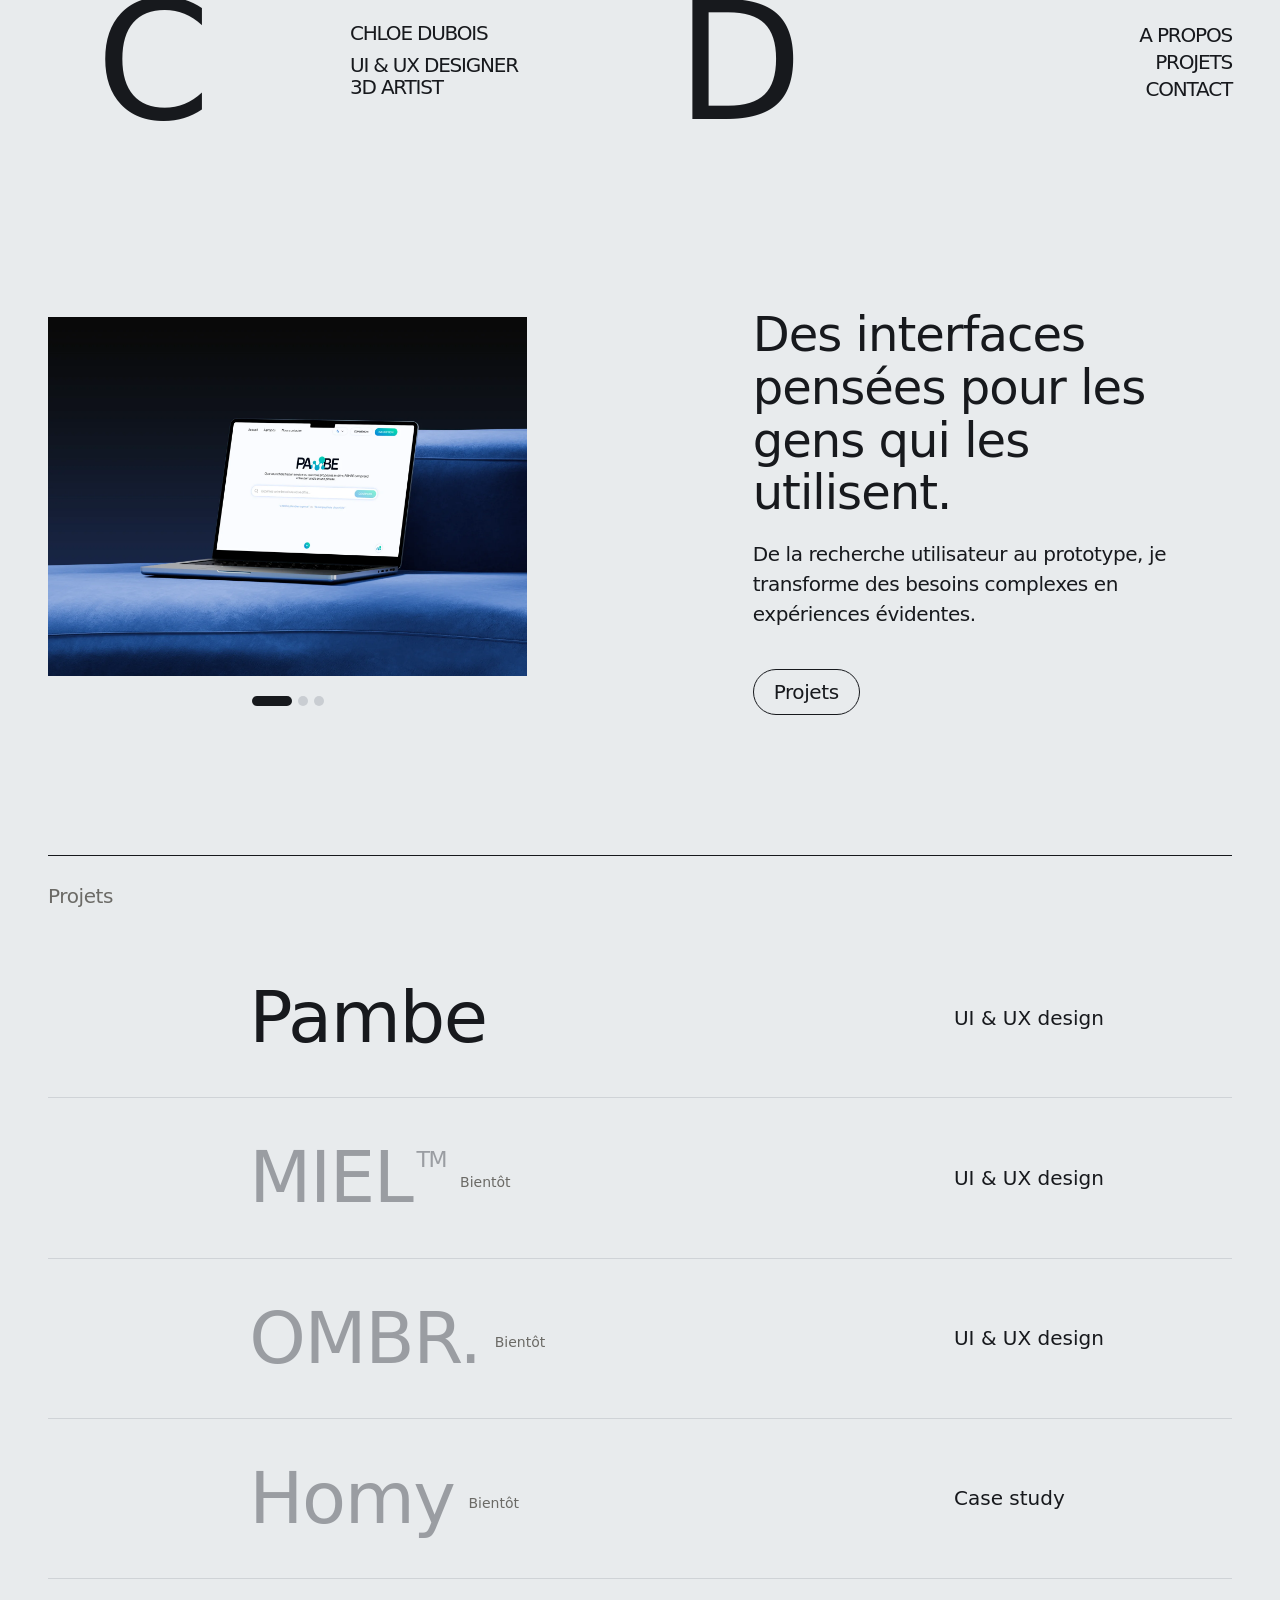
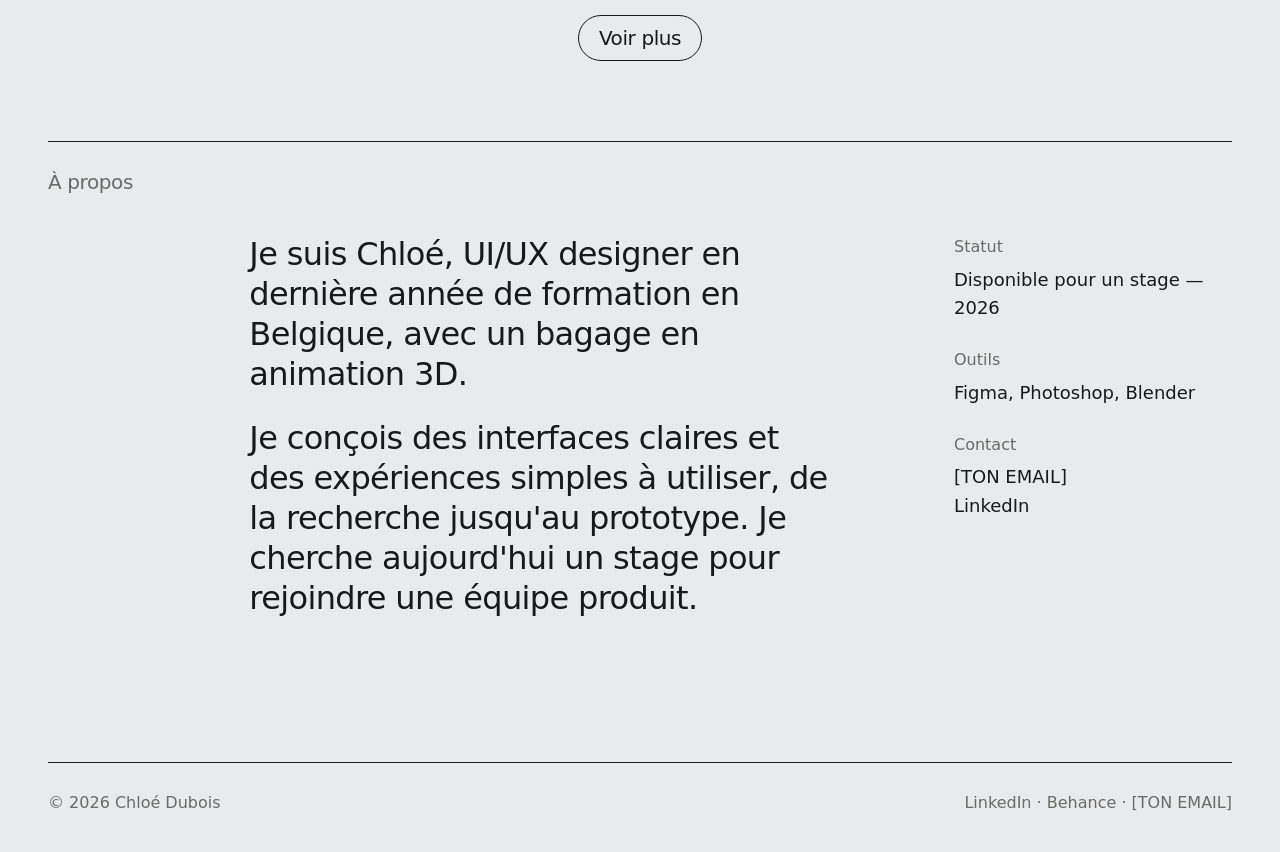
==== commit 6f46d168: "Nom complet qui se replie en initiales et se déplie au survol Co-Authored-By: Claude Opus 5.5 <norep" ====
--- a/index.html
+++ b/index.html
@@ -10,10 +10,10 @@
 <link rel="stylesheet" href="assets/style.css">
 </head>
 <body>
-<header class="top">
-  <a class="big c" href="index.html" aria-label="Accueil">C</a>
+<header class="top open intro-load">
+  <a class="big c" href="index.html" aria-label="Chloé Dubois — accueil">C<span class="rest" aria-hidden="true"><i style="--i:0">H</i><i style="--i:1">L</i><i style="--i:2">O</i><i style="--i:3">E</i></span></a>
   <div class="who"><span>Chloe Dubois</span><span class="role">UI &amp; UX Designer</span><span>3D Artist</span></div>
-  <div class="big d" aria-hidden="true">D</div>
+  <div class="big d" aria-hidden="true">D<span class="rest"><i style="--i:0">U</i><i style="--i:1">B</i><i style="--i:2">O</i><i style="--i:3">I</i><i style="--i:4">S</i></span></div>
   <nav aria-label="Navigation principale"><a href="index.html#a-propos">A propos</a><a href="projets.html">Projets</a><a href="index.html#contact">Contact</a></nav>
 </header>
 <main>
--- a/assets/style.css
+++ b/assets/style.css
@@ -25,6 +25,21 @@
 .top nav a{display:block;position:relative}
 .top nav a.on::before{content:"";position:absolute;left:-18px;top:10px;width:8px;height:8px;border-radius:50%;background:var(--ink)}
 .top nav a:hover{color:var(--muted)}
+
+/* ---------- Nom qui se déplie ---------- */
+.top .big{font-size:min(185px,12.85vw);white-space:nowrap;position:relative;z-index:2;cursor:default}
+.top a.big{cursor:pointer}
+.top .c{position:absolute;left:var(--pad);top:0}
+.top .d{position:absolute;left:calc(41.67% + 51px);top:0}
+.top .rest{display:inline-flex}
+.top .rest i{font-style:normal;display:inline-block;overflow:hidden;max-width:0;opacity:0;transform:translateY(.35em);
+  transition:max-width .7s cubic-bezier(.7,0,.2,1),opacity .35s ease,transform .7s cubic-bezier(.2,.7,.2,1);
+  transition-delay:calc((4 - var(--i)) * 35ms)}
+.top.open .rest i{max-width:1em;opacity:1;transform:none;transition-delay:calc(var(--i) * 45ms)}
+.top .who{transition:opacity .35s}
+.top.open .who,.top.open nav{opacity:0;pointer-events:none}
+.top nav{transition:opacity .35s;position:relative;z-index:3}
+@media (prefers-reduced-motion:reduce){.top .rest i{transition:none}}
 
 /* ---------- Buttons ---------- */
 .btn{display:inline-flex;align-items:center;gap:8px;border:1px solid var(--ink);border-radius:160px;padding:10px 20px;font-weight:500;font-size:20px;letter-spacing:-.02em;transition:background .25s,color .25s}
@@ -160,6 +175,9 @@
   .top .big{font-size:84px;margin-top:-6px}
   .top .c{grid-column:1}
   .top .d{display:none}
+  .top .c{position:static}
+  .top .rest{display:none}
+  .top.open .who,.top.open nav{opacity:1;pointer-events:auto}
   .top .who{grid-column:2;padding-top:8px;font-size:14px}
   .top nav{grid-column:3;padding-top:8px;font-size:14px;line-height:20px}
   .top nav a.on::before{left:-12px;top:7px;width:6px;height:6px}
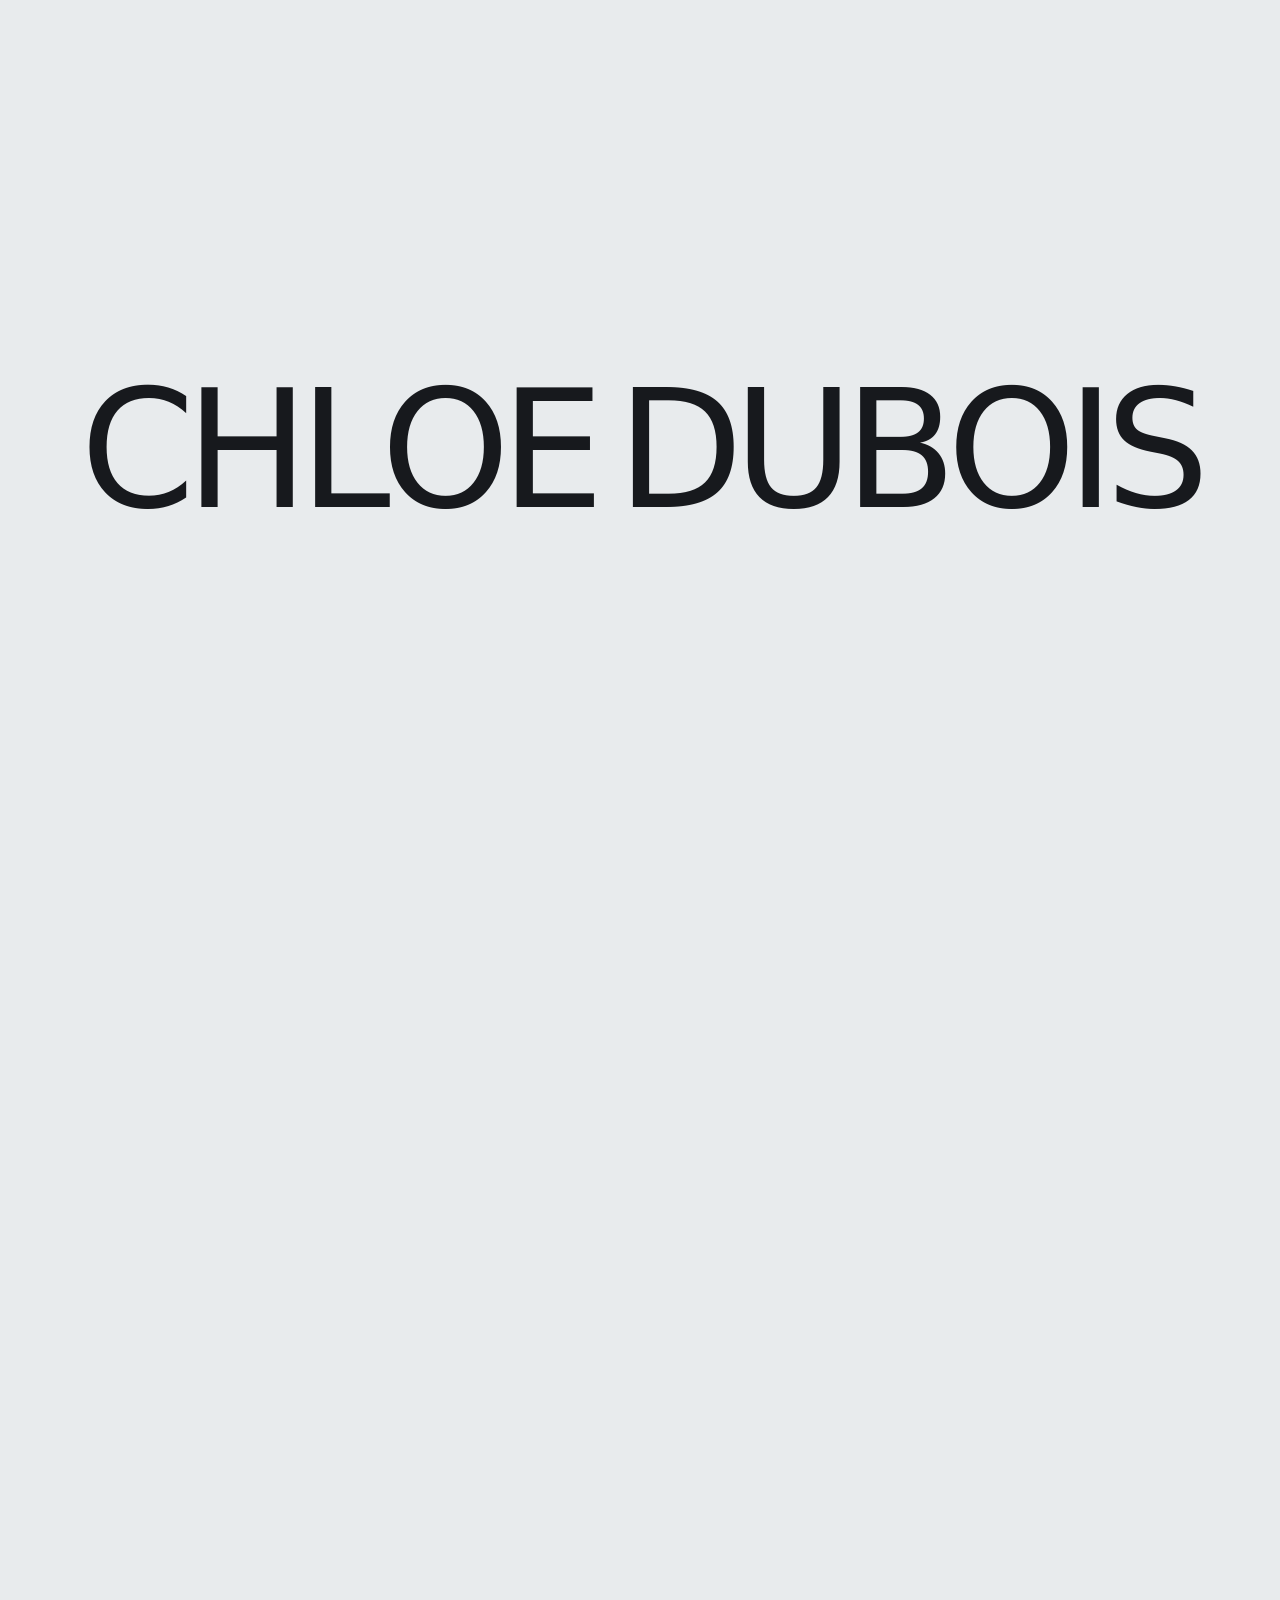
==== commit fce3fd92: "Ouverture centrée, lettres fluides, vidéos au survol, galerie qui grandit, effet magnétique et survo" ====
--- a/index.html
+++ b/index.html
@@ -8,9 +8,10 @@
 <link rel="preconnect" href="https://api.fontshare.com">
 <link href="https://api.fontshare.com/v2/css?f[]=general-sans@400,500&display=swap" rel="stylesheet">
 <link rel="stylesheet" href="assets/style.css">
+<script>try{if(!sessionStorage.getItem('introVue')&&!matchMedia('(prefers-reduced-motion: reduce)').matches&&innerWidth>820)document.documentElement.classList.add('intro')}catch(e){}</script>
 </head>
 <body>
-<header class="top open intro-load">
+<header class="top">
   <a class="big c" href="index.html" aria-label="Chloé Dubois — accueil">C<span class="rest" aria-hidden="true"><i style="--i:0">H</i><i style="--i:1">L</i><i style="--i:2">O</i><i style="--i:3">E</i></span></a>
   <div class="who"><span>Chloe Dubois</span><span class="role">UI &amp; UX Designer</span><span>3D Artist</span></div>
   <div class="big d" aria-hidden="true">D<span class="rest"><i style="--i:0">U</i><i style="--i:1">B</i><i style="--i:2">O</i><i style="--i:3">I</i><i style="--i:4">S</i></span></div>
@@ -21,13 +22,13 @@
   <div class="slider rv">
     <div class="slides">
       <img class="on" src="assets/media/pambe-macbook.webp" alt="Le site Pambe sur un MacBook">
-      <video src="assets/media/pambe-iphones.mp4" muted loop playsinline preload="metadata" aria-label="Pambe sur mobile"></video>
-      <video src="assets/media/pambe-macbook-recherche.mp4" muted loop playsinline preload="metadata" aria-label="Recherche Pambe sur ordinateur"></video>
+      <video src="assets/media/pambe-iphones.mp4" poster="assets/media/pambe-iphones.jpg" muted loop playsinline preload="metadata" aria-label="Pambe sur mobile"></video>
+      <video src="assets/media/pambe-macbook-recherche.mp4" poster="assets/media/pambe-macbook-recherche.jpg" muted loop playsinline preload="metadata" aria-label="Recherche Pambe sur ordinateur"></video>
     </div>
     <div class="dots"><button class="on" aria-label="Visuel 1"></button><button aria-label="Visuel 2"></button><button aria-label="Visuel 3"></button></div>
   </div>
   <div class="intro rv">
-    <h1>Des interfaces pensées pour les gens qui les utilisent.</h1>
+    <h1 data-mag="0.06">Des interfaces pensées pour les gens qui les utilisent.</h1>
     <p>De la recherche utilisateur au prototype, je transforme des besoins complexes en expériences évidentes.</p>
     <a class="btn" href="projets.html">Projets</a>
   </div>
--- a/assets/style.css
+++ b/assets/style.css
@@ -219,3 +219,70 @@
   .about .txt,.about .side{grid-column:1}
   .about .txt{font-size:22px}
 }
+
+/* =========================================================
+   v2 — interactions
+   ========================================================= */
+
+/* 2) Lettres du nom : largeur mesurée, rien n'est coupé */
+.top .rest i{max-width:none;overflow:visible;width:0;opacity:0;transform:translateY(.12em);filter:blur(6px);
+  transition:width .75s cubic-bezier(.65,0,.25,1),opacity .5s ease,transform .75s cubic-bezier(.2,.7,.2,1),filter .5s ease;
+  transition-delay:calc((5 - var(--i)) * 28ms)}
+.top.open .rest i{max-width:none;width:var(--w,.6em);opacity:1;transform:none;filter:none;transition-delay:calc(var(--i) * 38ms)}
+.top.measure .rest i{width:auto!important;transition:none!important}
+
+/* 1) Ouverture : seul le nom, centré, puis il remonte */
+html.intro body{overflow:hidden}
+html.intro body>*:not(.top),html.intro .top .who,html.intro .top nav{opacity:0!important;pointer-events:none}
+html.intro .top{opacity:0}
+html.intro .top.placed{opacity:1;transition:opacity .6s ease}
+body>*:not(.top){transition:opacity .9s ease}
+.top.flying{transition:transform 1.1s cubic-bezier(.76,0,.24,1)}
+
+/* 3+4) Galerie : vidéos au survol, l'élément survolé grandit vers le haut */
+.gallery{container-type:inline-size}
+.g-row{height:calc((100cqw - 44px) / 5.4 * 2.6 * .75 + 50px);align-items:flex-end;margin-top:60px}
+.g-item{container-type:inline-size;transition:flex .8s cubic-bezier(.76,0,.24,1)}
+.g-media{height:100cqw;transition:height .8s cubic-bezier(.76,0,.24,1)}
+.g-row .g-item:hover .g-media{height:75cqw}
+.g-row:hover .g-item{flex:.7 1 0}
+.g-row .g-item:hover{flex:2.6 1 0}
+.g-media.texture video{padding:14% 6%}
+.g-cap{height:36px}
+
+/* 5) Effet magnétique */
+[data-mag],.mag{will-change:transform}
+.mag-in{display:inline-block;will-change:transform;pointer-events:none}
+
+/* 5) Survol des projets : vignette qui glisse + bulle « Voir » */
+.hover-thumb{width:min(400px,28vw);aspect-ratio:4/3;border-radius:0;transform:translate(-50%,-50%) scale(0);transition:transform .45s cubic-bezier(.76,0,.24,1);opacity:1}
+.hover-thumb.on{transform:translate(-50%,-50%) scale(1)}
+.ht-strip{height:100%;transition:transform .55s cubic-bezier(.76,0,.24,1)}
+.ht-tile{height:100%;display:grid;place-items:center;overflow:hidden}
+.ht-tile img{width:100%;height:100%;object-fit:cover}
+.ht-tile span{font-weight:500;font-size:34px;letter-spacing:-.02em;color:#fff;opacity:.85}
+.cursor-bubble{position:fixed;left:0;top:0;width:88px;height:88px;border-radius:50%;background:#244CFF;color:#fff;display:grid;place-items:center;
+  font-weight:500;font-size:18px;pointer-events:none;z-index:21;transform:translate(-50%,-50%) scale(0);transition:transform .4s cubic-bezier(.76,0,.24,1)}
+.cursor-bubble.on{transform:translate(-50%,-50%) scale(1)}
+.list.hovering .row .name{color:#9A9DA2;transition:color .3s,transform .35s cubic-bezier(.2,.7,.2,1)}
+.list.hovering .row:hover .name{color:var(--ink)}
+.row .name{transition:color .3s,transform .35s cubic-bezier(.2,.7,.2,1)}
+.row:hover .name{transform:translateX(-10px)}
+.row.link:hover .name{transform:translateX(-10px)}
+
+@media (max-width:820px){
+  .top .rest i{width:0!important}
+  .g-row{height:auto}
+  .g-item{container-type:normal}
+  .g-media{height:auto;aspect-ratio:1}
+  .g-row .g-item:hover .g-media{height:auto}
+  .hover-thumb,.cursor-bubble{display:none}
+}
+@media (hover:none){.hover-thumb,.cursor-bubble{display:none}}
+.top .c,.top .d{grid-column:auto}
+.top .c{left:var(--pad)}
+@media (max-width:820px){.top .c{grid-column:1}}
+@property --r{syntax:'<number>';inherits:false;initial-value:1}
+.g-media{--r:1;height:calc(var(--r) * 100cqw);transition:--r .8s cubic-bezier(.76,0,.24,1)}
+.g-row .g-item:hover .g-media{--r:.75;height:calc(var(--r) * 100cqw)}
+@media (max-width:820px){.g-media,.g-row .g-item:hover .g-media{height:auto}}
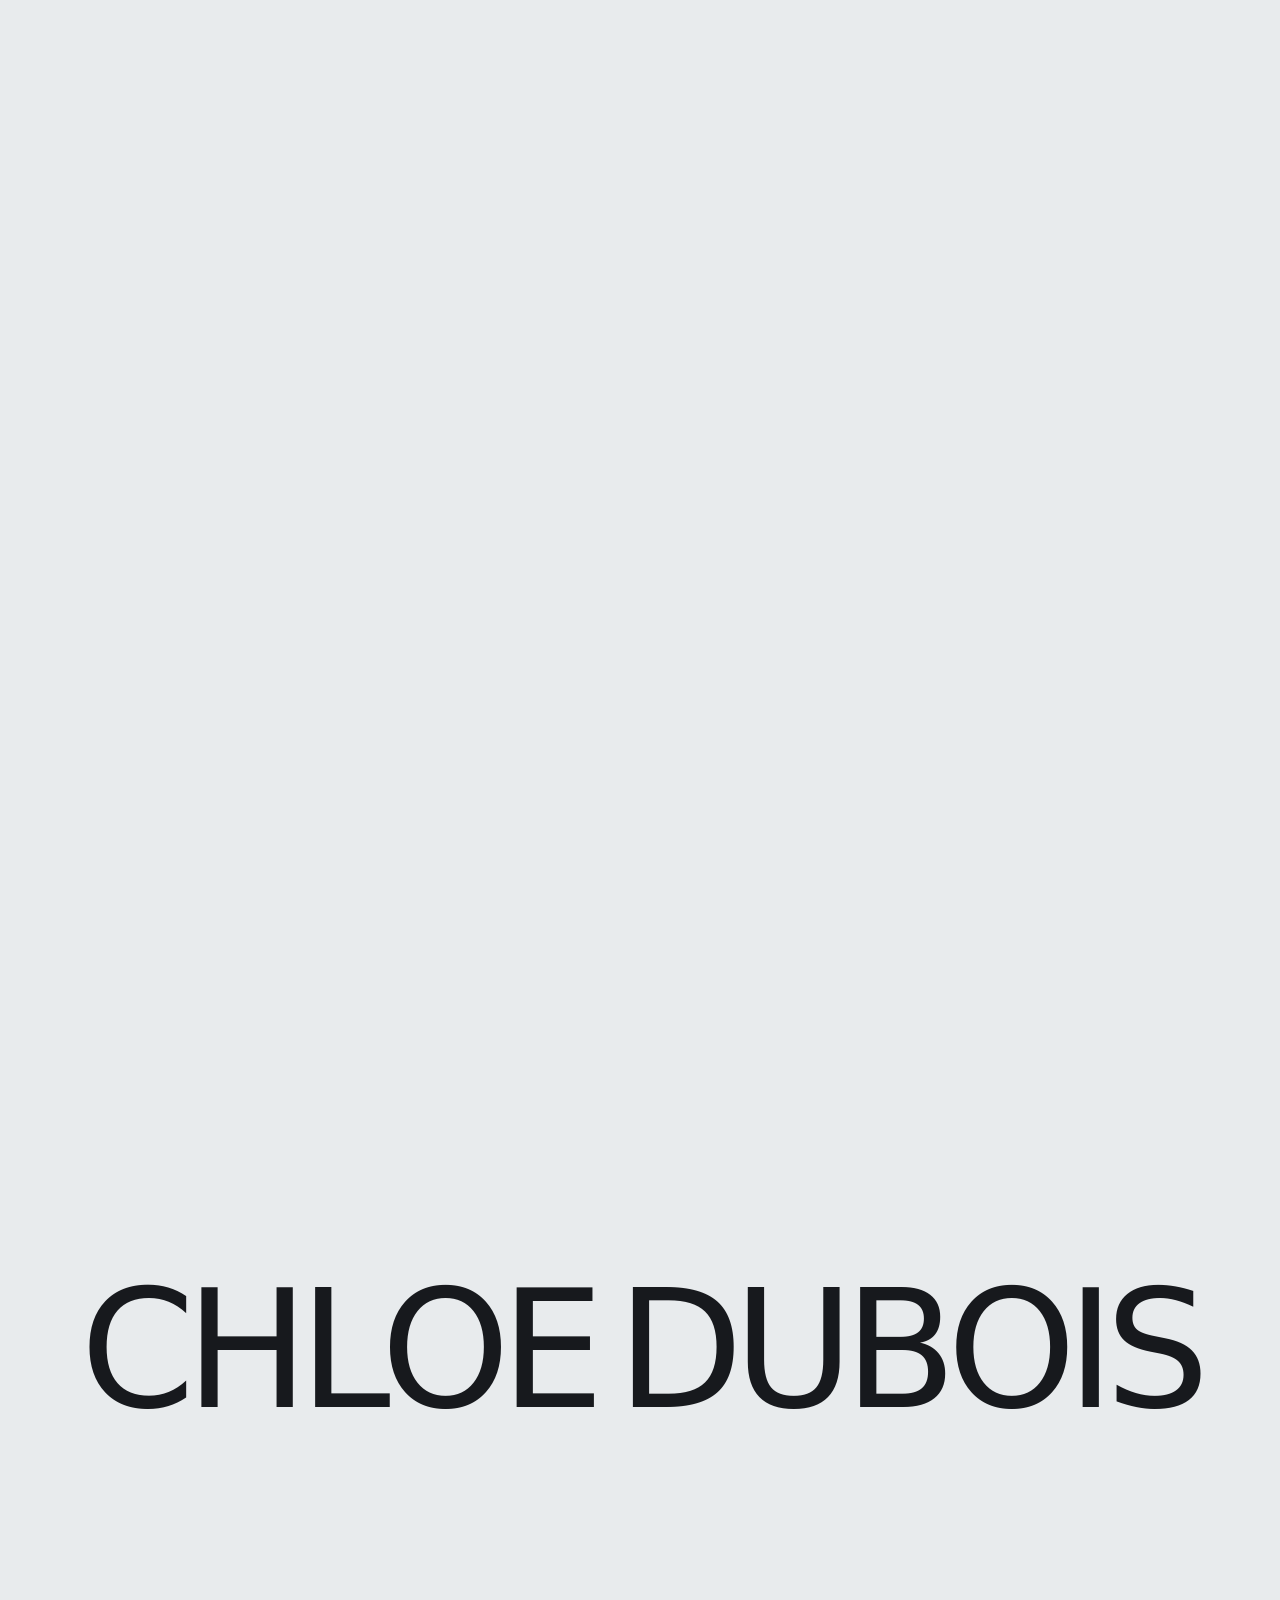
==== commit d3bc9559: "Nouvelle section À propos avec parcours et outils Co-Authored-By: Claude Opus 5.5 <noreply@anthropic" ====
--- a/index.html
+++ b/index.html
@@ -45,18 +45,30 @@
   <div class="center"><a class="btn" href="projets.html">Voir plus</a></div>
 </section>
 
-<section class="section" id="a-propos">
-  <span class="label">À propos</span>
-  <div class="about">
-    <div class="txt rv">
-      <p>Je suis Chloé, UI/UX designer en dernière année de formation en Belgique, avec un bagage en animation 3D.</p>
-      <p>Je conçois des interfaces claires et des expériences simples à utiliser, de la recherche jusqu'au prototype. Je cherche aujourd'hui un stage pour rejoindre une équipe produit.</p>
+<section class="section about2" id="a-propos">
+  <div class="ab-head">
+    <h2 class="ab-title rv" data-mag="0.05">À propos</h2>
+    <span class="ab-path">Animation 3D → UI/UX design</span>
+  </div>
+  <div class="ab-grid">
+    <div class="ab-left">
+      <p class="ab-lead rv">Je suis Chloé, UI/UX designer belge de 23 ans. Je conçois des interfaces claires et agréables à utiliser, de la recherche jusqu'au prototype.</p>
+      <p class="rv">Après un CESS en économie et un diplôme de gestion de base, je me suis tournée vers la création avec un bachelier en animation 3D. J'y ai appris la modélisation, la lumière, le mouvement et le souci du détail.</p>
+      <p class="rv">Je suis aujourd'hui en dernière année de formation en UI/UX design. Ce parcours me donne une double casquette : je pense l'expérience utilisateur, et je sais aussi la mettre en image, de l'interface jusqu'au rendu 3D. Je cherche un stage pour rejoindre une équipe produit.</p>
+      <ul class="tools rv"><li>Figma</li><li>Photoshop</li><li>Illustrator</li><li>After Effects</li><li>Blender</li><li>[AUTRES LOGICIELS 3D]</li></ul>
     </div>
-    <div class="side rv" id="contact">
-      <div><h4>Statut</h4>Disponible pour un stage — 2026</div>
-      <div><h4>Outils</h4>Figma, Photoshop, Blender</div>
-      <div><h4>Contact</h4><a href="mailto:[TON EMAIL]">[TON EMAIL]</a><br><a href="[LIEN LINKEDIN]">LinkedIn</a></div>
-    </div>
+    <ol class="timeline rv">
+      <li><span class="when now">Aujourd'hui</span><div><strong>Formation UI/UX design</strong><span>Dernière année · Belgique</span></div></li>
+      <li><span class="when">2026</span><div><strong>Stage UI/UX — Pambe</strong><span>Charte graphique, site complet et version mobile d'une start-up belge</span></div></li>
+      <li><span class="when">[ANNÉES]</span><div><strong>Bachelier en animation 3D</strong><span>Modélisation, rendu et animation</span></div></li>
+      <li><span class="when">[ANNÉE]</span><div><strong>Diplôme de gestion de base</strong></div></li>
+      <li><span class="when">[ANNÉE]</span><div><strong>CESS — option économie</strong></div></li>
+    </ol>
+  </div>
+  <div class="ab-contact rv" id="contact">
+    <div><h4>Statut</h4>Disponible pour un stage — 2026</div>
+    <div><h4>Contact</h4><a href="mailto:[TON EMAIL]">[TON EMAIL]</a></div>
+    <div><h4>Réseaux</h4><a href="[LIEN LINKEDIN]">LinkedIn</a> · <a href="https://www.behance.net/">Behance</a></div>
   </div>
 </section>
 </main>
--- a/assets/style.css
+++ b/assets/style.css
@@ -286,3 +286,35 @@
 .g-media{--r:1;height:calc(var(--r) * 100cqw);transition:--r .8s cubic-bezier(.76,0,.24,1)}
 .g-row .g-item:hover .g-media{--r:.75;height:calc(var(--r) * 100cqw)}
 @media (max-width:820px){.g-media,.g-row .g-item:hover .g-media{height:auto}}
+
+/* ---------- À propos v2 ---------- */
+.about2{padding-bottom:120px}
+.ab-head{display:flex;justify-content:space-between;align-items:flex-end;gap:20px;margin-top:70px}
+.ab-title{margin:0;font-weight:500;font-size:min(160px,11vw);line-height:.9;letter-spacing:-.04em;text-transform:uppercase}
+.ab-path{font-weight:500;font-size:14px;letter-spacing:.12em;text-transform:uppercase;color:var(--muted);padding-bottom:14px}
+.ab-grid{display:grid;grid-template-columns:repeat(12,minmax(0,1fr));column-gap:24px;margin-top:60px}
+.ab-left{grid-column:1/7}
+.ab-left p{margin:0 0 20px;font-size:18px;line-height:1.55;max-width:600px}
+.ab-left .ab-lead{font-weight:500;font-size:28px;line-height:1.3;letter-spacing:-.01em;margin-bottom:28px;max-width:none}
+.tools{list-style:none;padding:0;margin:28px 0 0;display:flex;flex-wrap:wrap;gap:8px}
+.tools li{border:1px solid var(--line);border-radius:4px;padding:6px 12px;font-size:15px;background:rgba(255,255,255,.35)}
+.timeline{grid-column:8/13;list-style:none;padding:0;margin:0;border-top:1px solid var(--line)}
+.timeline li{display:grid;grid-template-columns:130px 1fr;gap:16px;padding:20px 0;border-bottom:1px solid var(--line)}
+.timeline .when{font-size:15px;color:var(--muted);font-variant-numeric:tabular-nums}
+.timeline .when.now{color:#244CFF;font-weight:500}
+.timeline strong{display:block;font-weight:500;font-size:18px}
+.timeline li span:not(.when){display:block;margin-top:4px;font-size:16px;color:var(--muted)}
+.ab-contact{display:flex;gap:80px;flex-wrap:wrap;margin-top:90px;padding-top:28px;border-top:1px solid var(--line);font-size:18px}
+.ab-contact h4{margin:0 0 6px;font-weight:500;font-size:15px;color:var(--muted)}
+.ab-contact a:hover{color:var(--muted)}
+@media (max-width:820px){
+  .ab-head{flex-direction:column;align-items:flex-start;margin-top:30px}
+  .ab-title{font-size:64px}
+  .ab-path{padding-bottom:0}
+  .ab-grid{grid-template-columns:1fr;row-gap:40px;margin-top:30px}
+  .ab-left,.timeline{grid-column:1}
+  .ab-left .ab-lead{font-size:22px}
+  .ab-left p{font-size:16px}
+  .timeline li{grid-template-columns:100px 1fr}
+  .ab-contact{gap:28px;margin-top:50px}
+}
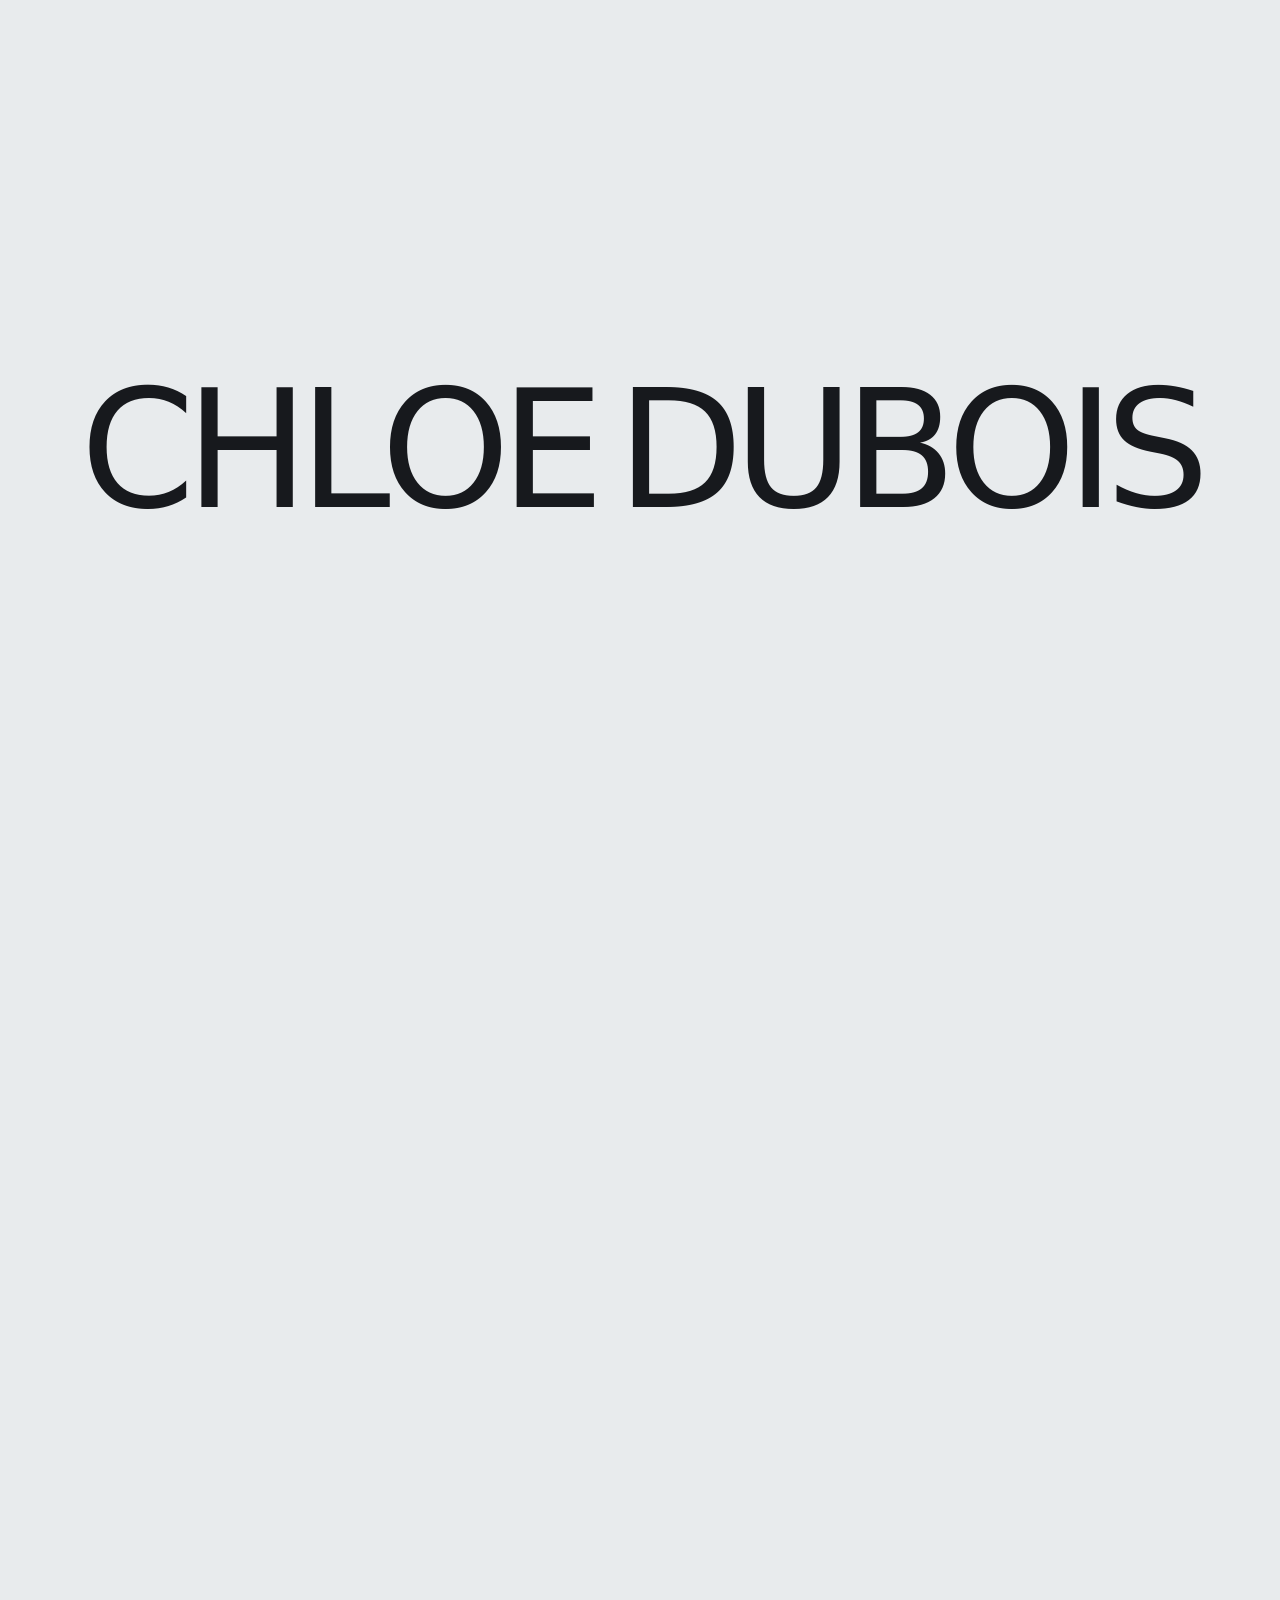
==== commit 52c44a84: "Glissement d'ouverture, survol du nom plus rapide, magnétisme plus léger, remplissage bleu des CTA, " ====
--- a/index.html
+++ b/index.html
@@ -28,7 +28,7 @@
     <div class="dots"><button class="on" aria-label="Visuel 1"></button><button aria-label="Visuel 2"></button><button aria-label="Visuel 3"></button></div>
   </div>
   <div class="intro rv">
-    <h1 data-mag="0.06">Des interfaces pensées pour les gens qui les utilisent.</h1>
+    <h1>Des interfaces pensées pour les gens qui les utilisent.</h1>
     <p>De la recherche utilisateur au prototype, je transforme des besoins complexes en expériences évidentes.</p>
     <a class="btn" href="projets.html">Projets</a>
   </div>
@@ -47,7 +47,7 @@
 
 <section class="section about2" id="a-propos">
   <div class="ab-head">
-    <h2 class="ab-title rv" data-mag="0.05">À propos</h2>
+    <h2 class="ab-title rv">À propos</h2>
     <span class="ab-path">Animation 3D → UI/UX design</span>
   </div>
   <div class="ab-grid">
--- a/assets/style.css
+++ b/assets/style.css
@@ -318,3 +318,31 @@
   .timeline li{grid-template-columns:100px 1fr}
   .ab-contact{gap:28px;margin-top:50px}
 }
+
+/* =========================================================
+   v3 — corrections
+   ========================================================= */
+/* Ouverture : le glissement vers le haut */
+html.intro .top.placed.flying,.top.flying{transition:transform 1.2s cubic-bezier(.76,0,.24,1),opacity .6s ease}
+
+/* Survol du nom : rapide et net, comme Harry Atkins */
+.top .rest i{filter:none;transform:translateY(.06em);
+  transition:width .42s cubic-bezier(.3,0,.15,1),opacity .22s ease,transform .42s cubic-bezier(.3,0,.15,1);
+  transition-delay:calc((5 - var(--i)) * 12ms)}
+.top.open .rest i{filter:none;transition-delay:calc(var(--i) * 16ms)}
+
+/* Contenu des éléments magnétiques */
+.mag-in{display:inline-flex;align-items:center;gap:inherit}
+.back{gap:16px}
+.btn .mag-in{gap:8px}
+
+/* CTA : remplissage bleu qui part du curseur */
+.btn,.arrow{position:relative;overflow:hidden;isolation:isolate;transition:color .45s cubic-bezier(.76,0,.24,1),border-color .45s}
+.btn:hover,.next:hover .arrow,.arrow:hover{background:none;color:#fff;border-color:#244CFF}
+.btn .fill,.arrow .fill{position:absolute;left:var(--x,50%);top:var(--y,50%);width:var(--d,300px);height:var(--d,300px);border-radius:50%;
+  background:#244CFF;transform:translate(-50%,-50%) scale(0);transition:transform .55s cubic-bezier(.76,0,.24,1);z-index:-1;pointer-events:none}
+.btn.filled .fill,.arrow.filled .fill{transform:translate(-50%,-50%) scale(1)}
+
+/* Identité visuelle : la vidéo entière reste visible */
+.g-media.contain{background:#021027}
+.g-media.contain video{object-fit:contain}
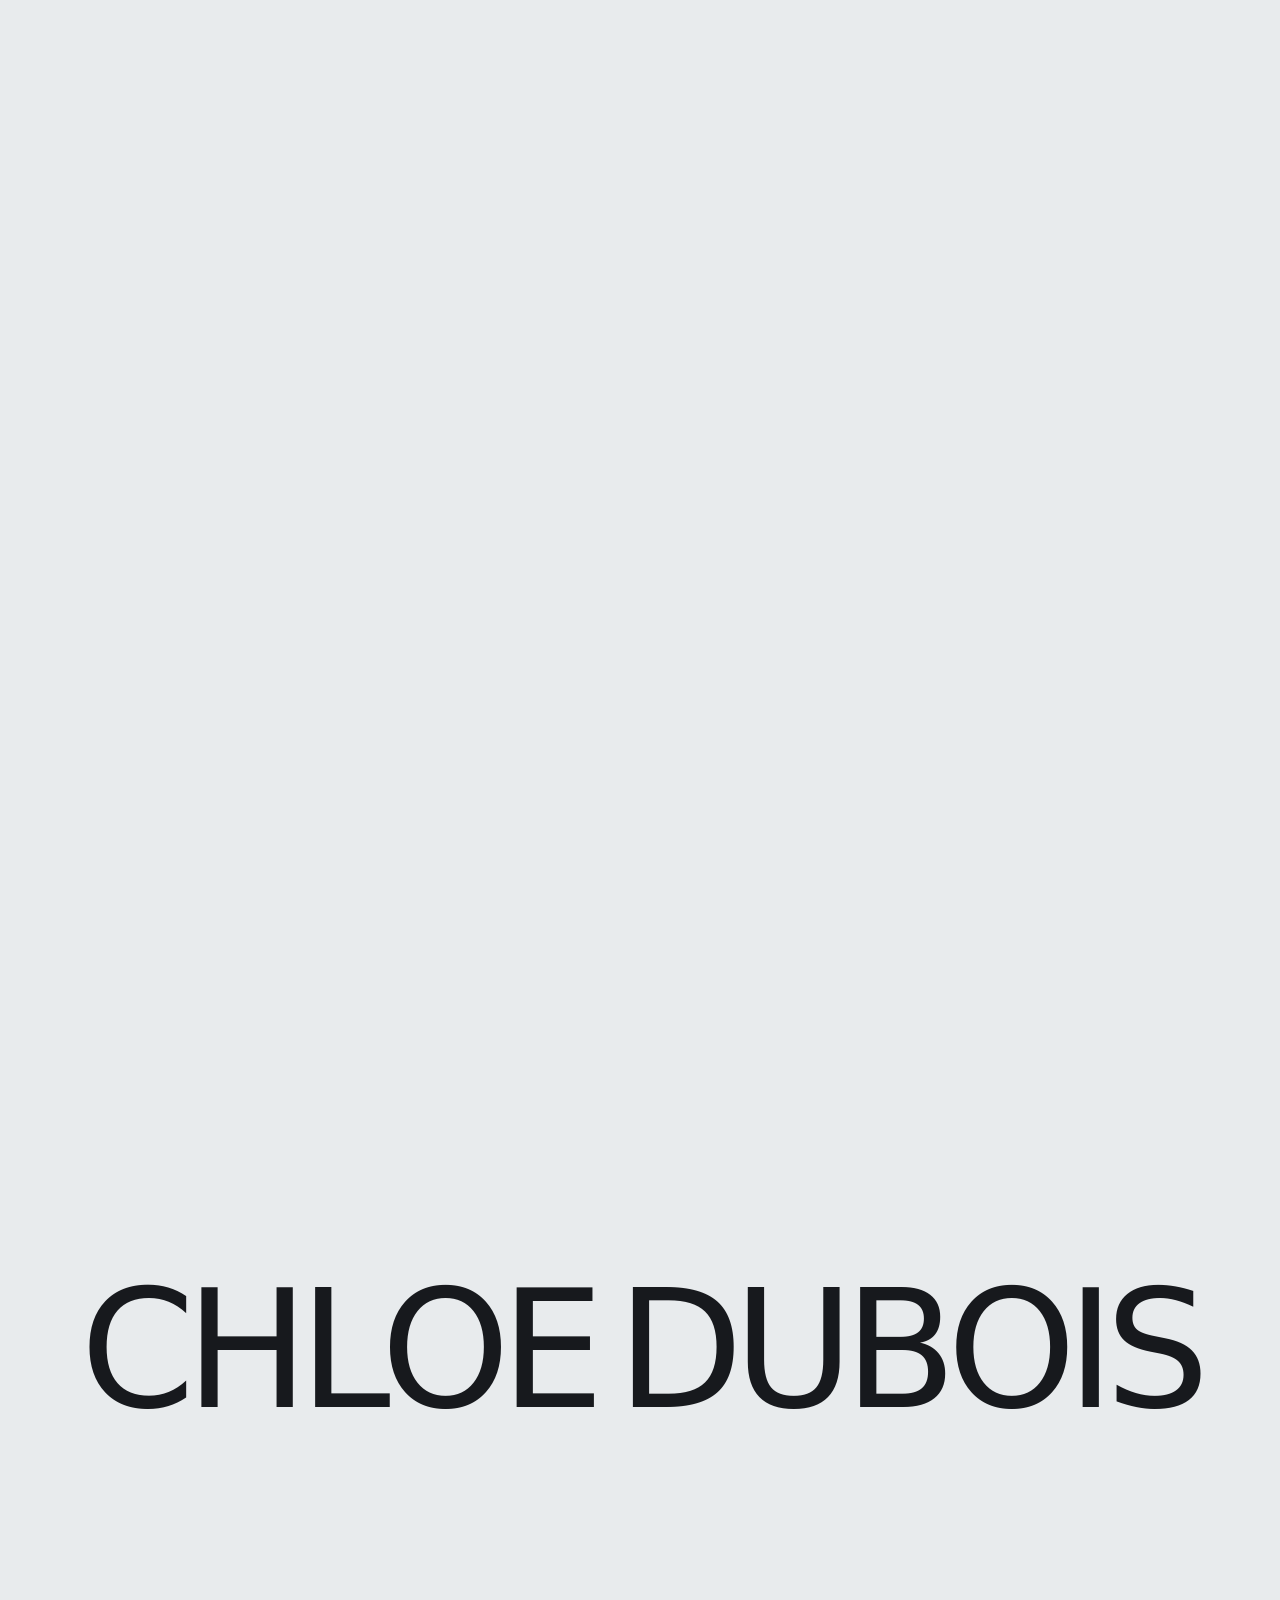
==== commit 2de68740: "Ajoute l'étude de cas Miel et active le projet dans les listes Co-Authored-By: Claude Opus 5.5 <nore" ====
--- a/index.html
+++ b/index.html
@@ -38,7 +38,7 @@
   <span class="label">Projets</span>
   <div class="list">
 <div class="row rv link" data-cat="uiux" data-href="pambe.html" data-thumb="assets/media/pambe-macbook.webp" tabindex="0" role="link"><span class="name"><a href="pambe.html">Pambe</a></span><span class="serv">UI & UX design</span></div>
-<div class="row rv soon" data-cat="uiux"><span class="name">MIEL<sup>TM</sup><span class="tag">Bientôt</span></span><span class="serv">UI & UX design</span></div>
+<div class="row rv link" data-cat="uiux" data-href="miel.html" data-thumb="assets/media/miel-studio-display.jpg" tabindex="0" role="link"><span class="name"><a href="miel.html">MIEL<sup>TM</sup></a></span><span class="serv">UI & UX design</span></div>
 <div class="row rv soon" data-cat="uiux"><span class="name">OMBR.<span class="tag">Bientôt</span></span><span class="serv">UI & UX design</span></div>
 <div class="row rv soon" data-cat="case"><span class="name">Homy<span class="tag">Bientôt</span></span><span class="serv">Case study</span></div>
   </div>
--- a/assets/style.css
+++ b/assets/style.css
@@ -346,3 +346,5 @@
 /* Identité visuelle : la vidéo entière reste visible */
 .g-media.contain{background:#021027}
 .g-media.contain video{object-fit:contain}
+
+.cs-title sup{font-size:.2em;vertical-align:top;position:relative;top:.4em;margin-left:0;letter-spacing:0}
